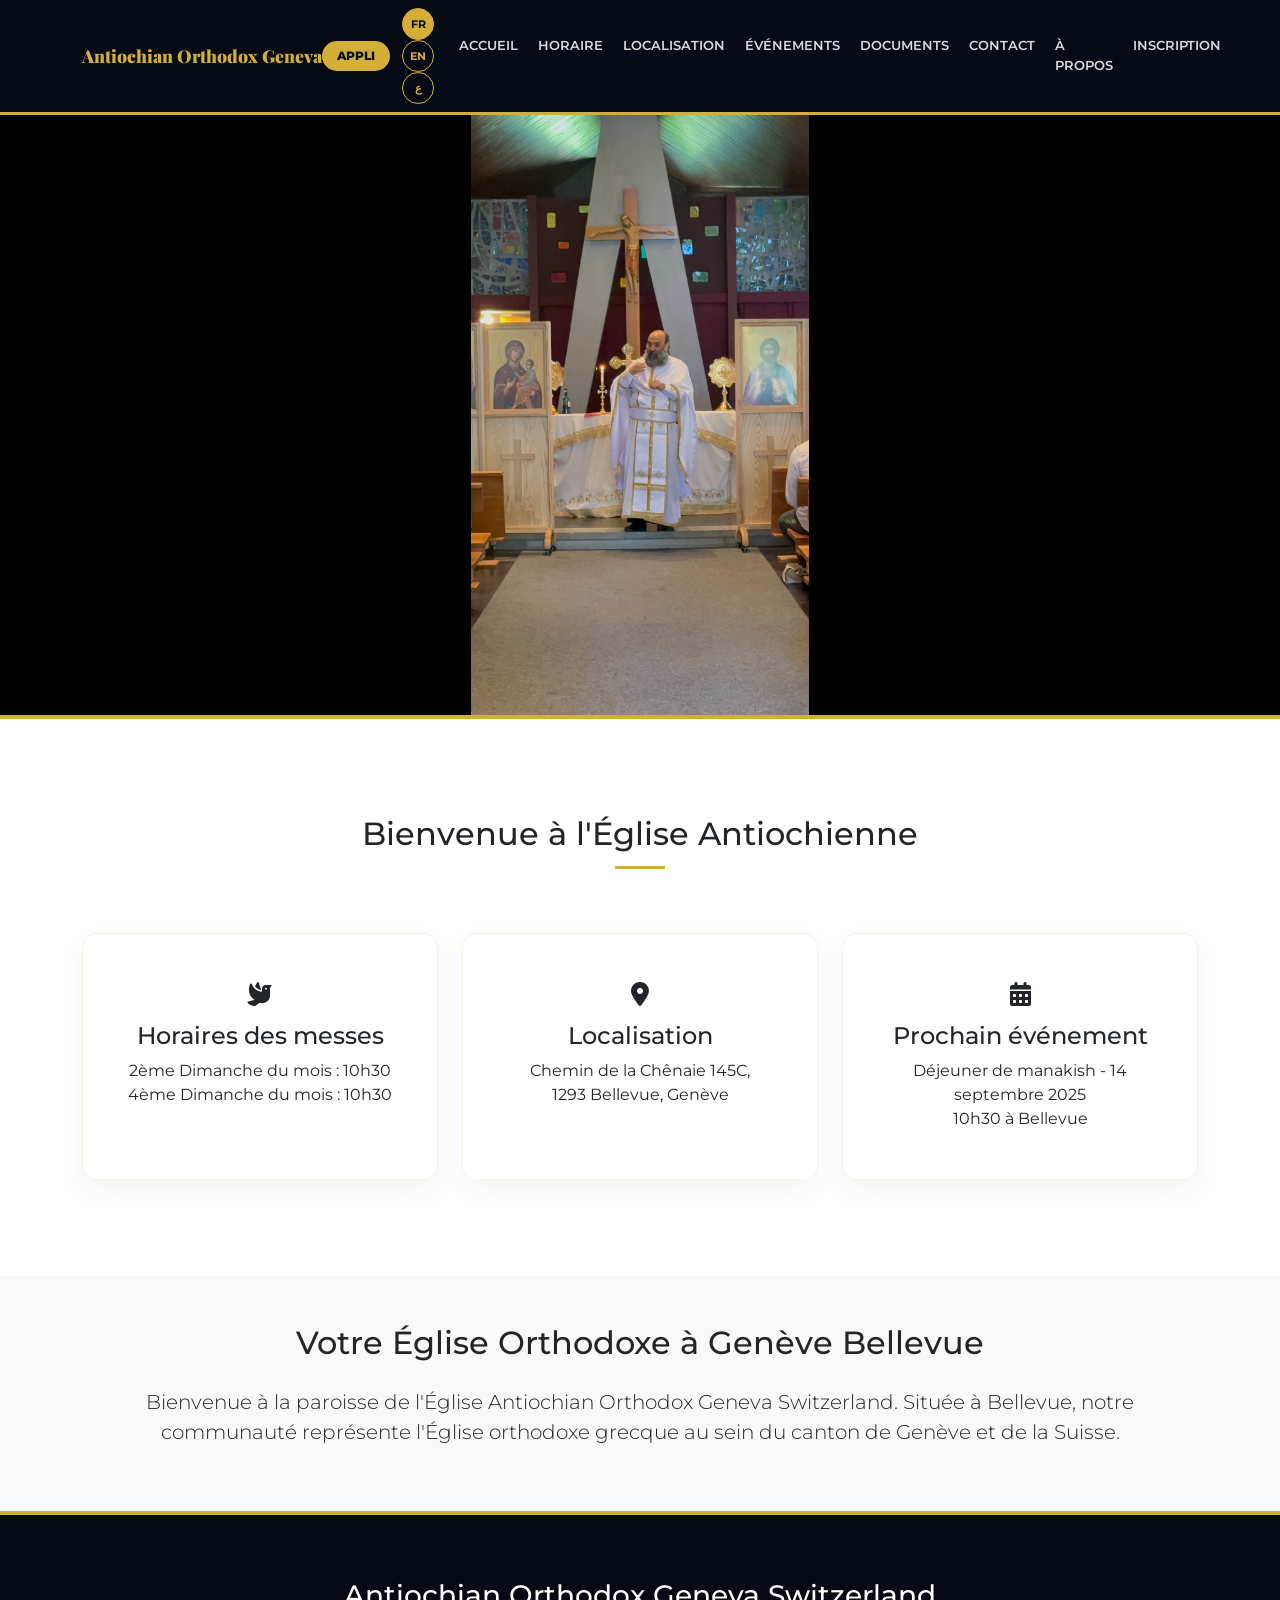
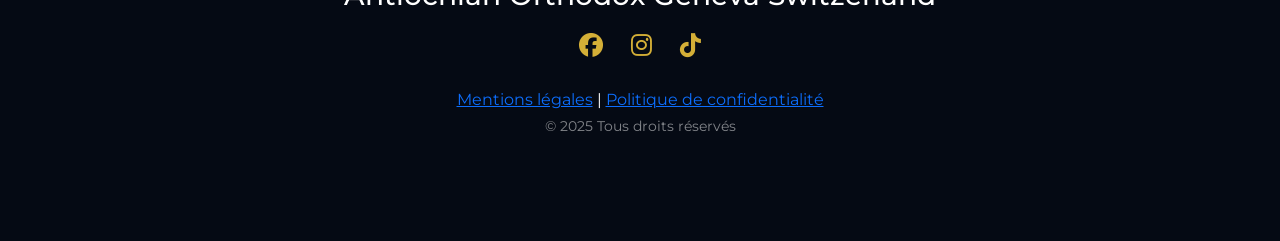
==== index.html @ 58ada9dd "feat: Implement PWA installation popup and localization updates - Added a PWA installation popup to " ====
<!DOCTYPE html>
<html lang="fr">
<head>
    <meta charset="UTF-8">
    <meta name="viewport" content="width=device-width, initial-scale=1.0">
    <title data-i18n="seo-title">Église Orthodoxe Genève & Bellevue | Antiochian Orthodox Church</title>
    <meta name="description" content="Messes et événements de l'Église Antiochian Orthodox à Genève (Bellevue). Communauté orthodoxe grecque en Suisse.">
    <link href="https://cdn.jsdelivr.net/npm/bootstrap@5.3.2/dist/css/bootstrap.min.css" rel="stylesheet">
    <link rel="stylesheet" href="https://cdnjs.cloudflare.com/ajax/libs/font-awesome/6.4.2/css/all.min.css">
    <link rel="stylesheet" href="style.css">
    <link rel="manifest" href="manifest.json">
    <meta name="apple-mobile-web-app-capable" content="yes">
    <meta name="apple-mobile-web-app-status-bar-style" content="black-translucent">
    <meta name="apple-mobile-web-app-title" content="Antioch GVA">
    <link rel="apple-touch-icon" href="logo.png">
</head>
<body>
    <div id="installPopup" class="install-popup">
        <div class="popup-content">
            <span class="popup-close" id="closePopup">&times;</span>
            <img src="logo.png" alt="Logo" class="popup-icon">
            <h2 class="popup-title" data-i18n="popup-title">Installer l'application</h2>
            <p class="popup-text" data-i18n="popup-text">Installez l'appli sur votre écran d'accueil...</p>
            <button class="btn-install-now" id="startInstall" data-i18n="popup-btn">Installer maintenant</button>
        </div>
    </div>
    <nav class="navbar navbar-expand-lg navbar-dark sticky-top">
        <div class="container">
            <a class="navbar-brand" href="index.html" data-i18n="nav-brand">Antiochian Orthodox <span class="d-none d-sm-inline">Geneva</span></a>
            <div class="nav-controls">
                <button id="btnInstall" class="btn-install-app" data-i18n="install-btn">Appli</button>
                <div class="lang-switcher">
                    <button class="lang-btn active-lang" id="btn-fr" onclick="setLang('fr')">FR</button>
                    <button class="lang-btn" id="btn-en" onclick="setLang('en')">EN</button>
                    <button class="lang-btn" id="btn-ar" onclick="setLang('ar')">ع</button>
                </div>
            </div>
            <button class="navbar-toggler" type="button" data-bs-toggle="collapse" data-bs-target="#navbarMenu">
                <span class="navbar-toggler-icon"></span>
            </button>
            <div class="collapse navbar-collapse" id="navbarMenu">
                <ul class="navbar-nav ms-auto">
                    <li class="nav-item"><a class="nav-link" href="index.html" data-i18n="nav-home">Accueil</a></li>
                    <li class="nav-item"><a class="nav-link" href="horaire.html" data-i18n="nav-schedule">Horaire</a></li>
                    <li class="nav-item"><a class="nav-link" href="localisation.html" data-i18n="nav-location">Localisation</a></li>
                    <li class="nav-item"><a class="nav-link" href="evenement.html" data-i18n="nav-events">Événements</a></li>
                    <li class="nav-item"><a class="nav-link" href="documents.php" data-i18n="nav-docs">Documents</a></li>
                    <li class="nav-item"><a class="nav-link" href="contact.html" data-i18n="nav-contact">Contact</a></li>
                    <li class="nav-item"><a class="nav-link" href="apropos.html" data-i18n="nav-about">À propos</a></li>
                    <li class="nav-item"><a class="nav-link" href="InscrivezVous.html" data-i18n="nav-register">Inscription</a></li>
                </ul>
            </div>
        </div>
    </nav>

    <main>
        <div id="carouselChurch" class="carousel slide" data-bs-ride="carousel">
            <div class="carousel-inner">
                <div class="carousel-item active"><img src="IMG_7211.JPG" class="d-block w-100" alt="messe"></div>
                <div class="carousel-item"><img src="IMG_7225.PNG" class="d-block w-100" alt="eglise"></div>
                <div class="carousel-item"><img src="IMG_7226.PNG" class="d-block w-100" alt="interieur"></div>
                <div class="carousel-item"><img src="Resurrection.jpg" class="d-block w-100" alt="icone"></div>
            </div>
        </div>

        <div class="container my-5 py-5">
            <h2 class="text-center section-title" data-i18n="welcome-title">Bienvenue à l'Église Antiochienne</h2>
            <div class="row g-4 text-center">
                <div class="col-12 col-md-4">
                    <div class="info-card">
                        <h4><i class="fas fa-dove mb-3 d-block"></i> <span data-i18n="card-schedule-title">Horaires des messes</span></h4>
                        <p class="mb-0" data-i18n="card-schedule-text">2ème Dimanche du mois : 10h30<br>4ème Dimanche du mois : 10h30</p>
                    </div>
                </div>
                <div class="col-12 col-md-4">
                    <div class="info-card">
                        <h4><i class="fas fa-map-marker-alt mb-3 d-block"></i> <span data-i18n="card-location-title">Localisation</span></h4>
                        <p class="mb-0" data-i18n="card-location-text">Chemin de la Chênaie 145C,<br>1293 Bellevue, Genève</p>
                    </div>
                </div>
                <div class="col-12 col-md-4">
                    <div class="info-card">
                        <h4><i class="fas fa-calendar-alt mb-3 d-block"></i> <span data-i18n="card-event-title">Prochain événement</span></h4>
                        <p class="mb-0" data-i18n="card-event-text">Déjeuner de manakish - 14 septembre 2025<br>10h30 à Bellevue</p>
                    </div>
                </div>
            </div>
        </div>

        <div class="bg-light py-5">
            <div class="container text-center">
                <h2 class="mb-4" data-i18n="seo-title">Votre Église Orthodoxe à Genève Bellevue</h2>
                <p class="lead" data-i18n="seo-p1">Bienvenue à la paroisse de l'Église Antiochian Orthodox Geneva Switzerland. Située à Bellevue, notre communauté représente l'Église orthodoxe grecque au sein du canton de Genève et de la Suisse.</p>
            </div>
        </div>
    </main>

    <footer class="text-center">
        <div class="container">
            <div class="row">
                <div class="col-12 mb-4">
                    <h3 class="text-white mb-3" data-i18n="footer-title">Antiochian Orthodox Geneva Switzerland</h3>
                    <div class="social-icons">
                        <a href="https://m.facebook.com/share/p/16q4RCaz4V/?mibextid=wwXIfr&wtsid=rdr_0NXitAsiyx5FxvxpR" target="_blank"><i class="fab fa-facebook"></i></a>
                        <a href="https://www.instagram.com/antioch_geneve?igsh=ZjM0MW9qY2VpeDNh" target="_blank"><i class="fab fa-instagram"></i></a>
                        <a href="https://www.tiktok.com/@user1045672728666" target="_blank"><i class="fab fa-tiktok"></i></a>
                    </div>
                </div>
                <div class="col-12 mb-4">
                    <p class="mb-1">
                        <a href="mentions-legales.html" data-i18n="footer-legal">Mentions légales</a> | 
                        <a href="politique-confidentialite.html" data-i18n="footer-privacy">Politique de confidentialité</a>
                    </p>
                    <p class="small text-white-50" data-i18n="footer-copyright">&copy; 2025 Tous droits réservés</p>
                </div>
            </div>
        </div>
    </footer>

    <script src="https://cdn.jsdelivr.net/npm/bootstrap@5.3.2/dist/js/bootstrap.bundle.min.js"></script>
    <script src="script.js"></script>
</body>
</html>
---- style.css ----
@import url('https://fonts.googleapis.com/css2?family=Montserrat:wght@300;400;700;900&family=Playfair+Display:wght@400;700;900&display=swap');

:root {
    --primary-color: #050a14;
    --gold-color: #D4AF37;
    --gold-bright: #FFD700;
    --ivory-bg: #fdfaf5;
    --text-dark: #1a1a1a;
    --transition-3d: all 0.2s ease;
}

/* ===== Curseur Royal ===== */
body, a, button, .nav-link, .btn {
    cursor: url('data:image/svg+xml;utf8,<svg xmlns="http://www.w3.org/2000/svg" width="20" height="20" viewBox="0 0 24 24" fill="%23D4AF37"><path d="M11 2h2v7h7v2h-7v11h-2v-11h-7v-2h7V2z"/></svg>'), auto !important;
}

body {
    background-color: #ffffff;
    font-family: 'Montserrat', sans-serif;
    margin: 0; padding: 0;
}

/* ===== Navigation de Luxe (Fixe et Stable) ===== */
.navbar {
    background: var(--primary-color) !important;
    border-bottom: 3px solid var(--gold-color);
    padding: 0.5rem 0;
    min-height: 85px;
    z-index: 1000;
}

.navbar .container {
    display: flex;
    align-items: center;
    justify-content: space-between;
}

.navbar-brand {
    color: var(--gold-color) !important;
    font-family: 'Playfair Display', serif;
    font-weight: 900;
    font-size: 1.1rem;
    margin: 0;
    line-height: 1.2;
    max-width: 50%;
}

/* Contrôles (Langue & Installation) toujours visibles */
.nav-controls {
    display: flex;
    align-items: center;
    gap: 12px;
    order: 2;
    margin-left: auto;
    margin-right: 15px;
}

.lang-btn {
    background: transparent;
    border: 1.5px solid var(--gold-color);
    color: var(--gold-color) !important;
    border-radius: 50%;
    width: 32px; height: 32px;
    font-size: 0.7rem; font-weight: 700;
    display: flex; align-items: center; justify-content: center;
    transition: all 0.2s ease;
    cursor: pointer;
}

.lang-btn.active-lang {
    background: var(--gold-color);
    color: var(--primary-color) !important;
}

/* ===== Pop-up d'Installation PWA ===== */
.install-popup {
    display: none;
    position: fixed;
    top: 0; left: 0; width: 100%; height: 100%;
    background: rgba(5, 10, 20, 0.85);
    backdrop-filter: blur(8px);
    z-index: 2000;
    align-items: center;
    justify-content: center;
    padding: 20px;
}

.popup-content {
    background: white;
    width: 100%;
    max-width: 450px;
    border-radius: 25px;
    padding: 2.5rem;
    position: relative;
    text-align: center;
    box-shadow: 0 30px 60px rgba(0,0,0,0.5);
    animation: popupFade 0.4s ease;
}

@keyframes popupFade { from { opacity: 0; transform: scale(0.9); } to { opacity: 1; transform: scale(1); } }

.popup-close {
    position: absolute;
    top: 20px; right: 20px;
    font-size: 1.5rem;
    color: #ccc;
    cursor: pointer;
    transition: 0.2s;
}

.popup-close:hover { color: var(--gold-color); }

.popup-icon {
    width: 80px; height: 80px;
    border-radius: 20px;
    margin-bottom: 1.5rem;
    box-shadow: 0 10px 20px rgba(0,0,0,0.1);
}

.popup-title { font-family: 'Playfair Display', serif; font-weight: 800; margin-bottom: 1rem; color: var(--primary-color); }

.popup-text { font-size: 0.95rem; color: #555; line-height: 1.6; margin-bottom: 2rem; }

.btn-install-now {
    background: var(--primary-color);
    color: var(--gold-color);
    border: none;
    border-radius: 50px;
    padding: 1rem 2rem;
    font-weight: 800;
    text-transform: uppercase;
    width: 100%;
    transition: 0.3s;
}

.btn-install-now:hover { background: var(--gold-color); color: var(--primary-color); transform: translateY(-3px); }

/* Menu Uniforme */
.btn-install-app {
    background: var(--gold-color) !important;
    color: var(--primary-color) !important;
    border: none;
    border-radius: 50px;
    padding: 6px 15px;
    font-size: 0.75rem;
    font-weight: 800;
    text-transform: uppercase;
    display: block !important; /* Toujours visible comme demandé */
}

.navbar-toggler { order: 3; border-color: rgba(212, 175, 55, 0.5) !important; }

.navbar-collapse {
    order: 4;
    width: 100%;
}

.nav-link {
    color: rgba(255,255,255,0.85) !important;
    font-size: 0.82rem;
    font-weight: 600;
    text-transform: uppercase;
    padding: 12px 10px !important;
    transition: 0.2s;
}

.nav-link.active { color: var(--gold-color) !important; }

/* ===== Carrousel (Restauré EXACTEMENT comme avant) ===== */
.carousel {
    background: #000;
    border-bottom: 4px solid var(--gold-color);
}

.carousel-item img {
    height: 600px;
    object-fit: contain;
    width: 100%;
    background: #000;
}

@media (max-width: 768px) {
    .carousel-item img { height: 350px; }
    .navbar-brand { font-size: 0.9rem; }
}

/* ===== Info Cards 3D Léger ===== */
.info-card {
    background: #fff;
    border-radius: 15px;
    padding: 3rem 2rem;
    border: 1px solid rgba(212, 175, 55, 0.15);
    transition: var(--transition-3d);
    height: 100%;
    transform-style: preserve-3d;
    box-shadow: 0 10px 30px rgba(0,0,0,0.05);
}

.info-card:hover { transform: translateY(-5px) rotateX(4deg) rotateY(-4deg); border-color: var(--gold-color); }

/* Formulaires Inscription / Contact */
.registration-container, .bg-white.p-4.p-md-5.rounded.shadow-sm.border {
    background: var(--ivory-bg) !important;
    border: 1px solid rgba(212, 175, 55, 0.2) !important;
    border-radius: 20px !important;
}

.section-title { text-align: center; margin-bottom: 4rem; position: relative; padding-bottom: 1rem; }
.section-title::after { content: ''; position: absolute; bottom: 0; left: 50%; transform: translateX(-50%); width: 50px; height: 3px; background: var(--gold-color); }

footer { background: var(--primary-color) !important; border-top: 4px solid var(--gold-color); padding: 4rem 0; color: white; }
.social-icons a { font-size: 1.5rem; margin: 0 12px; color: var(--gold-color) !important; }
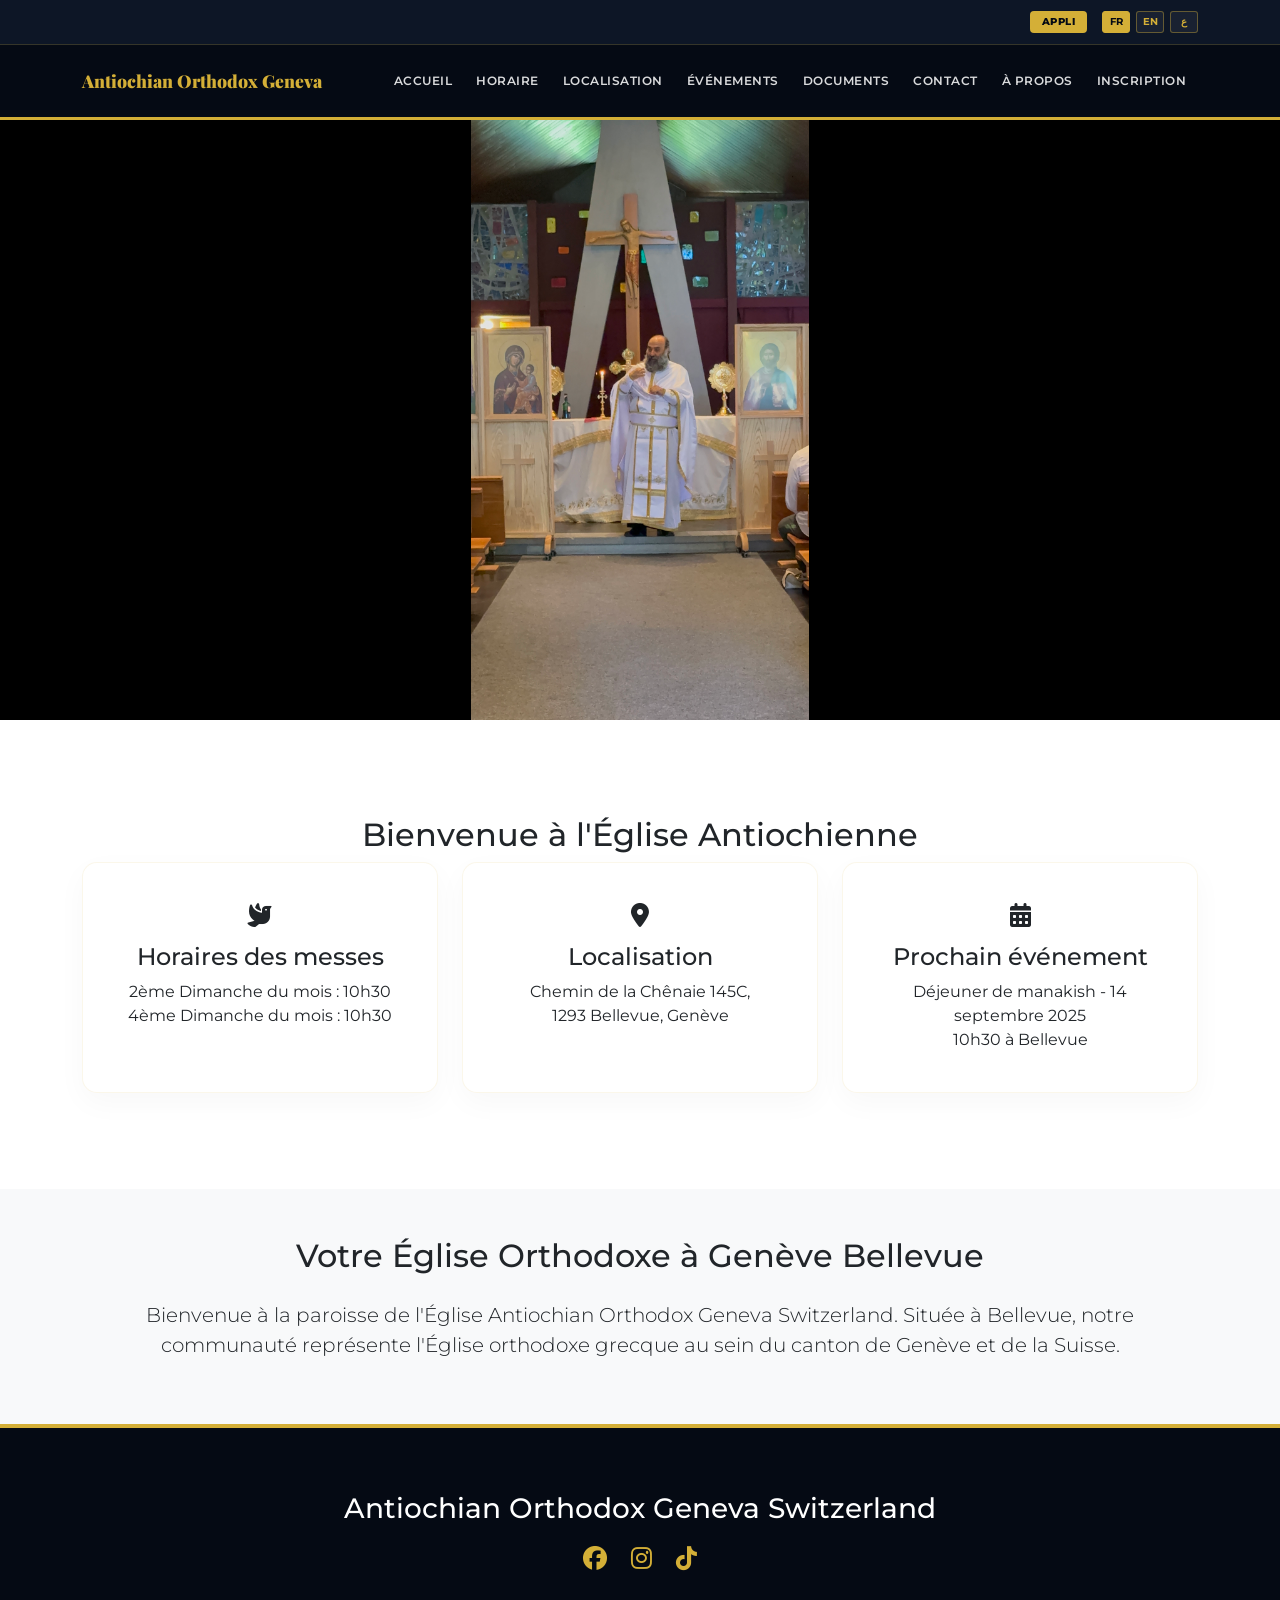
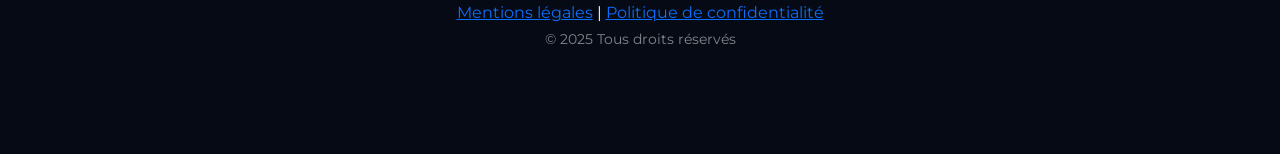
==== commit 276f5db8: "fix: Update service worker cache version and improve fetch strategy; enhance installation popup text" ====
--- a/index.html
+++ b/index.html
@@ -15,6 +15,16 @@
     <link rel="apple-touch-icon" href="logo.png">
 </head>
 <body>
+    <div class="utility-bar">
+        <div class="container">
+            <button id="btnInstall" class="btn-install-app" data-i18n="install-btn">Appli</button>
+            <div class="lang-switcher">
+                <button class="lang-btn active-lang" id="btn-fr" onclick="setLang('fr')">FR</button>
+                <button class="lang-btn" id="btn-en" onclick="setLang('en')">EN</button>
+                <button class="lang-btn" id="btn-ar" onclick="setLang('ar')">ع</button>
+            </div>
+        </div>
+    </div>
     <div id="installPopup" class="install-popup">
         <div class="popup-content">
             <span class="popup-close" id="closePopup">&times;</span>
@@ -27,14 +37,6 @@
     <nav class="navbar navbar-expand-lg navbar-dark sticky-top">
         <div class="container">
             <a class="navbar-brand" href="index.html" data-i18n="nav-brand">Antiochian Orthodox <span class="d-none d-sm-inline">Geneva</span></a>
-            <div class="nav-controls">
-                <button id="btnInstall" class="btn-install-app" data-i18n="install-btn">Appli</button>
-                <div class="lang-switcher">
-                    <button class="lang-btn active-lang" id="btn-fr" onclick="setLang('fr')">FR</button>
-                    <button class="lang-btn" id="btn-en" onclick="setLang('en')">EN</button>
-                    <button class="lang-btn" id="btn-ar" onclick="setLang('ar')">ع</button>
-                </div>
-            </div>
             <button class="navbar-toggler" type="button" data-bs-toggle="collapse" data-bs-target="#navbarMenu">
                 <span class="navbar-toggler-icon"></span>
             </button>
--- a/style.css
+++ b/style.css
@@ -2,10 +2,10 @@
 
 :root {
     --primary-color: #050a14;
+    --primary-light: #0d1626;
     --gold-color: #D4AF37;
     --gold-bright: #FFD700;
     --ivory-bg: #fdfaf5;
-    --text-dark: #1a1a1a;
     --transition-3d: all 0.2s ease;
 }
 
@@ -14,25 +14,63 @@
     cursor: url('data:image/svg+xml;utf8,<svg xmlns="http://www.w3.org/2000/svg" width="20" height="20" viewBox="0 0 24 24" fill="%23D4AF37"><path d="M11 2h2v7h7v2h-7v11h-2v-11h-7v-2h7V2z"/></svg>'), auto !important;
 }
 
-body {
-    background-color: #ffffff;
-    font-family: 'Montserrat', sans-serif;
-    margin: 0; padding: 0;
+body { background-color: #ffffff; font-family: 'Montserrat', sans-serif; margin: 0; padding: 0; }
+
+/* ===== BARRE D'UTILITAIRES (TOP BAR) - TOUJOURS PRÉSENTE ===== */
+.utility-bar {
+    background: var(--primary-light);
+    border-bottom: 1px solid rgba(212, 175, 55, 0.2);
+    padding: 8px 0;
+    min-height: 45px;
+    display: flex;
+    align-items: center;
 }
 
-/* ===== Navigation de Luxe (Fixe et Stable) ===== */
+.utility-bar .container {
+    display: flex;
+    justify-content: flex-end;
+    align-items: center;
+    gap: 15px;
+}
+
+.btn-install-app {
+    background: var(--gold-color);
+    color: var(--primary-color) !important;
+    border: none;
+    border-radius: 4px;
+    padding: 3px 12px;
+    font-size: 0.65rem;
+    font-weight: 800;
+    text-transform: uppercase;
+    letter-spacing: 0.5px;
+    transition: 0.3s;
+    text-decoration: none;
+}
+
+.btn-install-app:hover { background: white; transform: translateY(-1px); }
+
+.lang-switcher { display: flex; gap: 6px; }
+
+.lang-btn {
+    background: rgba(255,255,255,0.05);
+    border: 1px solid rgba(212, 175, 55, 0.4);
+    color: var(--gold-color) !important;
+    border-radius: 3px;
+    width: 28px; height: 22px;
+    font-size: 0.6rem; font-weight: 700;
+    display: flex; align-items: center; justify-content: center;
+    transition: 0.2s;
+    cursor: pointer;
+}
+
+.lang-btn.active-lang { background: var(--gold-color); color: var(--primary-color) !important; border-color: var(--gold-color); }
+
+/* ===== MENU DE NAVIGATION PRINCIPAL ===== */
 .navbar {
     background: var(--primary-color) !important;
     border-bottom: 3px solid var(--gold-color);
-    padding: 0.5rem 0;
-    min-height: 85px;
-    z-index: 1000;
-}
-
-.navbar .container {
-    display: flex;
-    align-items: center;
-    justify-content: space-between;
+    min-height: 75px;
+    padding: 0;
 }
 
 .navbar-brand {
@@ -40,46 +78,27 @@
     font-family: 'Playfair Display', serif;
     font-weight: 900;
     font-size: 1.1rem;
-    margin: 0;
-    line-height: 1.2;
-    max-width: 50%;
 }
 
-/* Contrôles (Langue & Installation) toujours visibles */
-.nav-controls {
-    display: flex;
-    align-items: center;
-    gap: 12px;
-    order: 2;
-    margin-left: auto;
-    margin-right: 15px;
+.nav-link {
+    color: rgba(255,255,255,0.85) !important;
+    font-size: 0.75rem;
+    font-weight: 600;
+    text-transform: uppercase;
+    padding: 10px 12px !important;
+    letter-spacing: 0.5px;
 }
 
-.lang-btn {
-    background: transparent;
-    border: 1.5px solid var(--gold-color);
-    color: var(--gold-color) !important;
-    border-radius: 50%;
-    width: 32px; height: 32px;
-    font-size: 0.7rem; font-weight: 700;
-    display: flex; align-items: center; justify-content: center;
-    transition: all 0.2s ease;
-    cursor: pointer;
-}
-
-.lang-btn.active-lang {
-    background: var(--gold-color);
-    color: var(--primary-color) !important;
-}
+.nav-link.active { color: var(--gold-color) !important; }
 
 /* ===== Pop-up d'Installation PWA ===== */
 .install-popup {
     display: none;
     position: fixed;
     top: 0; left: 0; width: 100%; height: 100%;
-    background: rgba(5, 10, 20, 0.85);
-    backdrop-filter: blur(8px);
-    z-index: 2000;
+    background: rgba(5, 10, 20, 0.9);
+    backdrop-filter: blur(10px);
+    z-index: 9999;
     align-items: center;
     justify-content: center;
     padding: 20px;
@@ -87,126 +106,32 @@
 
 .popup-content {
     background: white;
-    width: 100%;
-    max-width: 450px;
-    border-radius: 25px;
+    width: 100%; max-width: 400px;
+    border-radius: 20px;
     padding: 2.5rem;
     position: relative;
     text-align: center;
     box-shadow: 0 30px 60px rgba(0,0,0,0.5);
-    animation: popupFade 0.4s ease;
 }
 
-@keyframes popupFade { from { opacity: 0; transform: scale(0.9); } to { opacity: 1; transform: scale(1); } }
-
-.popup-close {
-    position: absolute;
-    top: 20px; right: 20px;
-    font-size: 1.5rem;
-    color: #ccc;
-    cursor: pointer;
-    transition: 0.2s;
+.popup-close { position: absolute; top: 15px; right: 15px; font-size: 1.5rem; color: #ccc; cursor: pointer; }
+.popup-icon { width: 70px; height: 70px; border-radius: 15px; margin-bottom: 1.5rem; }
+.popup-title { font-family: 'Playfair Display', serif; font-weight: 800; color: var(--primary-color); margin-bottom: 1rem; }
+.popup-text { font-size: 0.85rem; color: #555; line-height: 1.6; margin-bottom: 2rem; }
+.btn-install-now {
+    background: var(--primary-color); color: var(--gold-color); border: none; border-radius: 50px;
+    padding: 0.8rem 2rem; font-weight: 800; text-transform: uppercase; width: 100%; transition: 0.3s;
 }
 
-.popup-close:hover { color: var(--gold-color); }
-
-.popup-icon {
-    width: 80px; height: 80px;
-    border-radius: 20px;
-    margin-bottom: 1.5rem;
-    box-shadow: 0 10px 20px rgba(0,0,0,0.1);
+@media (max-width: 991px) {
+    .utility-bar .container { justify-content: center; gap: 20px; }
+    .navbar-brand { font-size: 0.95rem; }
+    .navbar-collapse { background: var(--primary-color); padding: 20px; margin-top: 10px; border-radius: 10px; }
 }
 
-.popup-title { font-family: 'Playfair Display', serif; font-weight: 800; margin-bottom: 1rem; color: var(--primary-color); }
-
-.popup-text { font-size: 0.95rem; color: #555; line-height: 1.6; margin-bottom: 2rem; }
-
-.btn-install-now {
-    background: var(--primary-color);
-    color: var(--gold-color);
-    border: none;
-    border-radius: 50px;
-    padding: 1rem 2rem;
-    font-weight: 800;
-    text-transform: uppercase;
-    width: 100%;
-    transition: 0.3s;
-}
-
-.btn-install-now:hover { background: var(--gold-color); color: var(--primary-color); transform: translateY(-3px); }
-
-/* Menu Uniforme */
-.btn-install-app {
-    background: var(--gold-color) !important;
-    color: var(--primary-color) !important;
-    border: none;
-    border-radius: 50px;
-    padding: 6px 15px;
-    font-size: 0.75rem;
-    font-weight: 800;
-    text-transform: uppercase;
-    display: block !important; /* Toujours visible comme demandé */
-}
-
-.navbar-toggler { order: 3; border-color: rgba(212, 175, 55, 0.5) !important; }
-
-.navbar-collapse {
-    order: 4;
-    width: 100%;
-}
-
-.nav-link {
-    color: rgba(255,255,255,0.85) !important;
-    font-size: 0.82rem;
-    font-weight: 600;
-    text-transform: uppercase;
-    padding: 12px 10px !important;
-    transition: 0.2s;
-}
-
-.nav-link.active { color: var(--gold-color) !important; }
-
-/* ===== Carrousel (Restauré EXACTEMENT comme avant) ===== */
-.carousel {
-    background: #000;
-    border-bottom: 4px solid var(--gold-color);
-}
-
-.carousel-item img {
-    height: 600px;
-    object-fit: contain;
-    width: 100%;
-    background: #000;
-}
-
-@media (max-width: 768px) {
-    .carousel-item img { height: 350px; }
-    .navbar-brand { font-size: 0.9rem; }
-}
-
-/* ===== Info Cards 3D Léger ===== */
-.info-card {
-    background: #fff;
-    border-radius: 15px;
-    padding: 3rem 2rem;
-    border: 1px solid rgba(212, 175, 55, 0.15);
-    transition: var(--transition-3d);
-    height: 100%;
-    transform-style: preserve-3d;
-    box-shadow: 0 10px 30px rgba(0,0,0,0.05);
-}
-
-.info-card:hover { transform: translateY(-5px) rotateX(4deg) rotateY(-4deg); border-color: var(--gold-color); }
-
-/* Formulaires Inscription / Contact */
-.registration-container, .bg-white.p-4.p-md-5.rounded.shadow-sm.border {
-    background: var(--ivory-bg) !important;
-    border: 1px solid rgba(212, 175, 55, 0.2) !important;
-    border-radius: 20px !important;
-}
-
-.section-title { text-align: center; margin-bottom: 4rem; position: relative; padding-bottom: 1rem; }
-.section-title::after { content: ''; position: absolute; bottom: 0; left: 50%; transform: translateX(-50%); width: 50px; height: 3px; background: var(--gold-color); }
-
-footer { background: var(--primary-color) !important; border-top: 4px solid var(--gold-color); padding: 4rem 0; color: white; }
-.social-icons a { font-size: 1.5rem; margin: 0 12px; color: var(--gold-color) !important; }
+/* Autres styles */
+.info-card { background: #fff; border-radius: 15px; padding: 2.5rem 1.5rem; border: 1px solid rgba(212, 175, 55, 0.1); height: 100%; box-shadow: 0 10px 30px rgba(0,0,0,0.03); }
+.carousel-item img { height: 600px; object-fit: contain; background: #000; }
+@media (max-width: 768px) { .carousel-item img { height: 350px; } }
+footer { background: var(--primary-color) !important; padding: 4rem 0; border-top: 4px solid var(--gold-color); color: white; }
+.social-icons a { font-size: 1.5rem; margin: 0 10px; color: var(--gold-color) !important; }
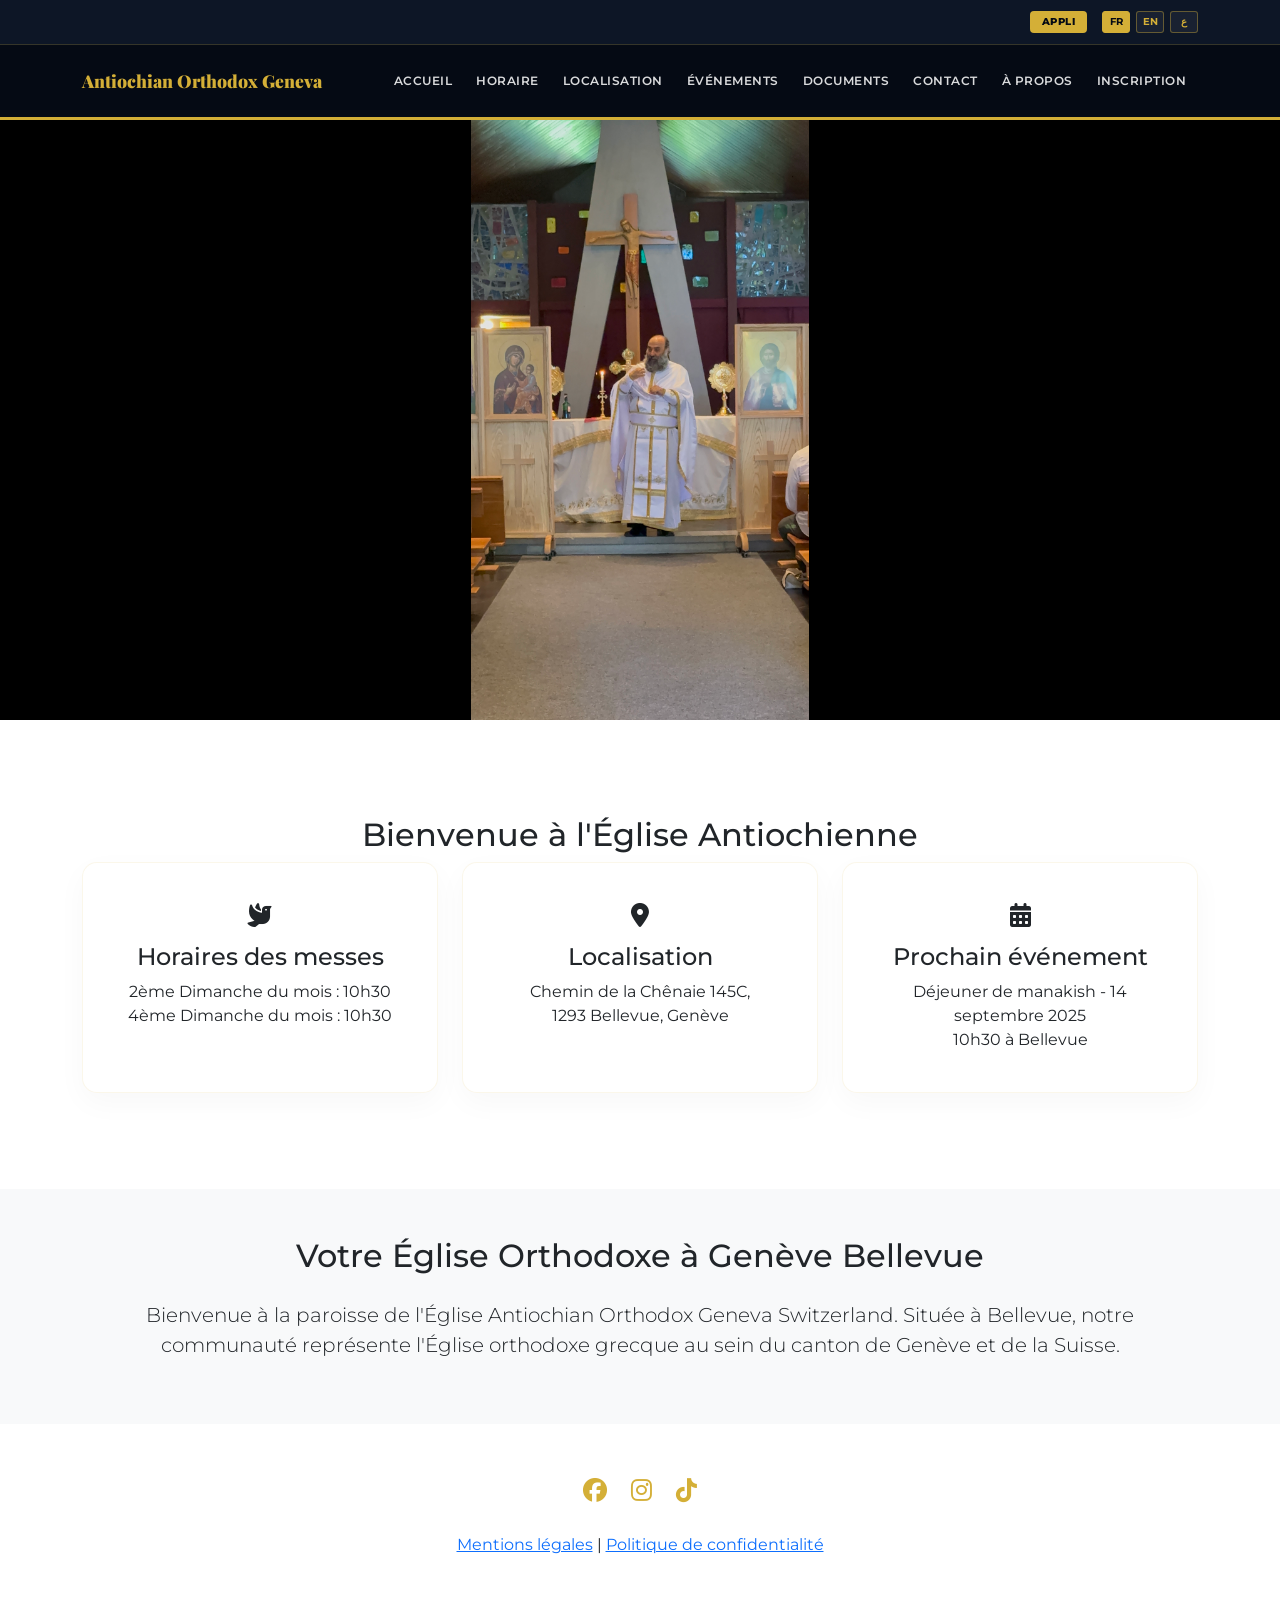
==== commit 47e195c9: "feat: Add bottom navigation bar for improved accessibility and navigation; implement styles for PWA " ====
--- a/index.html
+++ b/index.html
@@ -119,6 +119,29 @@
         </div>
     </footer>
 
+    <nav class="app-bottom-nav">
+        <a href="index.html" class="tab-item">
+            <i class="fas fa-home"></i>
+            <span data-i18n="nav-home">Accueil</span>
+        </a>
+        <a href="horaire.html" class="tab-item">
+            <i class="fas fa-clock"></i>
+            <span data-i18n="nav-schedule">Horaire</span>
+        </a>
+        <a href="localisation.html" class="tab-item">
+            <i class="fas fa-map-marker-alt"></i>
+            <span data-i18n="nav-location">Lieu</span>
+        </a>
+        <a href="contact.html" class="tab-item">
+            <i class="fas fa-envelope"></i>
+            <span data-i18n="nav-contact">Contact</span>
+        </a>
+        <a href="InscrivezVous.html" class="tab-item">
+            <i class="fas fa-user-plus"></i>
+            <span data-i18n="nav-register">Adhésion</span>
+        </a>
+    </nav>
+
     <script src="https://cdn.jsdelivr.net/npm/bootstrap@5.3.2/dist/js/bootstrap.bundle.min.js"></script>
     <script src="script.js"></script>
 </body>
--- a/style.css
+++ b/style.css
@@ -133,5 +133,71 @@
 .info-card { background: #fff; border-radius: 15px; padding: 2.5rem 1.5rem; border: 1px solid rgba(212, 175, 55, 0.1); height: 100%; box-shadow: 0 10px 30px rgba(0,0,0,0.03); }
 .carousel-item img { height: 600px; object-fit: contain; background: #000; }
 @media (max-width: 768px) { .carousel-item img { height: 350px; } }
-footer { background: var(--primary-color) !important; padding: 4rem 0; border-top: 4px solid var(--gold-color); color: white; }
+/* ===== MODE APPLICATION NATIVE (PWA ONLY) ===== */
+.app-bottom-nav {
+    display: none; /* Caché sur le site web */
+}
+
+@media (display-mode: standalone), (display-mode: fullscreen) {
+    /* Cacher les éléments du site web */
+    .utility-bar { display: none !important; }
+    .navbar-toggler { display: none !important; }
+    
+    /* Transformer la navbar du haut en Header d'Appli */
+    .navbar {
+        min-height: 60px !important;
+        height: 60px !important;
+        position: fixed;
+        top: 0; width: 100%;
+        justify-content: center;
+    }
+    
+    .navbar-brand {
+        margin: 0 auto !important;
+        font-size: 1rem !important;
+        text-align: center;
+    }
+    
+    .navbar-nav { display: none !important; } /* On cache le menu du haut */
+
+    /* Espacement pour le contenu */
+    body {
+        padding-top: 60px;
+        padding-bottom: 80px; /* Espace pour la barre du bas */
+    }
+
+    /* Afficher la barre de navigation basse (Tab Bar) */
+    .app-bottom-nav {
+        display: flex;
+        position: fixed;
+        bottom: 0; left: 0; width: 100%;
+        background: var(--primary-color);
+        border-top: 2px solid var(--gold-color);
+        height: 70px;
+        z-index: 9999;
+        justify-content: space-around;
+        align-items: center;
+        padding-bottom: env(safe-area-inset-bottom); /* Support iPhone notch */
+        box-shadow: 0 -5px 20px rgba(0,0,0,0.3);
+    }
+
+    .tab-item {
+        color: rgba(255,255,255,0.6);
+        text-decoration: none;
+        display: flex;
+        flex-direction: column;
+        align-items: center;
+        font-size: 0.65rem;
+        font-weight: 700;
+        text-transform: uppercase;
+        gap: 5px;
+        transition: 0.2s;
+    }
+
+    .tab-item i { font-size: 1.3rem; }
+    .tab-item.active { color: var(--gold-color); }
+    
+    /* Optimisation des cartes pour l'appli */
+    .info-card { border-radius: 20px; box-shadow: 0 5px 15px rgba(0,0,0,0.05); }
+}
 .social-icons a { font-size: 1.5rem; margin: 0 10px; color: var(--gold-color) !important; }
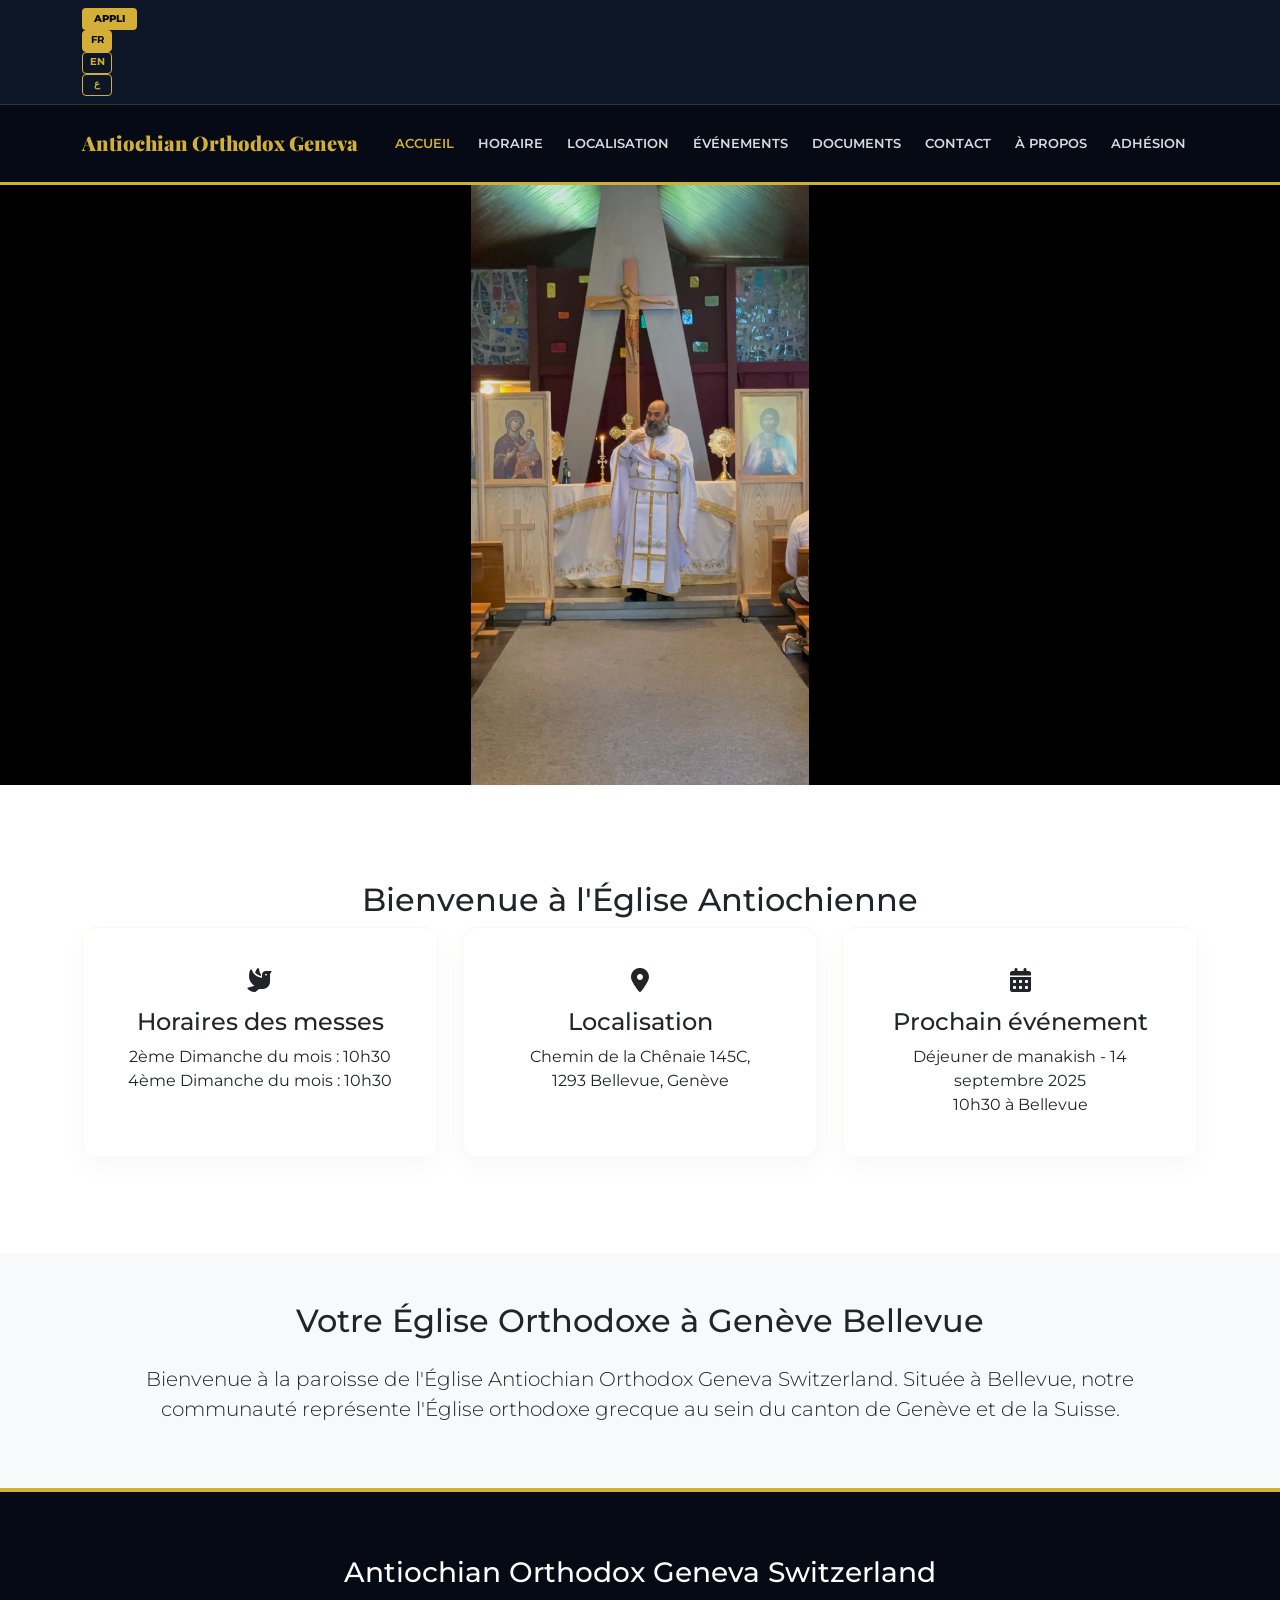
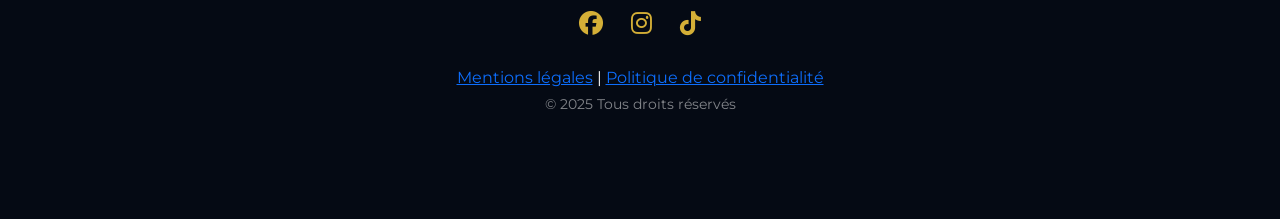
==== commit df5fdf5c: "Remove installation popup from multiple pages and update installation instructions in script.js for " ====
--- a/index.html
+++ b/index.html
@@ -23,15 +23,6 @@
                 <button class="lang-btn" id="btn-en" onclick="setLang('en')">EN</button>
                 <button class="lang-btn" id="btn-ar" onclick="setLang('ar')">ع</button>
             </div>
-        </div>
-    </div>
-    <div id="installPopup" class="install-popup">
-        <div class="popup-content">
-            <span class="popup-close" id="closePopup">&times;</span>
-            <img src="logo.png" alt="Logo" class="popup-icon">
-            <h2 class="popup-title" data-i18n="popup-title">Installer l'application</h2>
-            <p class="popup-text" data-i18n="popup-text">Installez l'appli sur votre écran d'accueil...</p>
-            <button class="btn-install-now" id="startInstall" data-i18n="popup-btn">Installer maintenant</button>
         </div>
     </div>
     <nav class="navbar navbar-expand-lg navbar-dark sticky-top">
--- a/style.css
+++ b/style.css
@@ -6,198 +6,75 @@
     --gold-color: #D4AF37;
     --gold-bright: #FFD700;
     --ivory-bg: #fdfaf5;
+    --app-paper: #f9f7f0; /* Couleur parchemin pour l'appli */
     --transition-3d: all 0.2s ease;
 }
 
-/* ===== Curseur Royal ===== */
-body, a, button, .nav-link, .btn {
-    cursor: url('data:image/svg+xml;utf8,<svg xmlns="http://www.w3.org/2000/svg" width="20" height="20" viewBox="0 0 24 24" fill="%23D4AF37"><path d="M11 2h2v7h7v2h-7v11h-2v-11h-7v-2h7V2z"/></svg>'), auto !important;
-}
+/* ===== STYLE SITE WEB (STANDARD) ===== */
+body { background-color: #ffffff; font-family: 'Montserrat', sans-serif; margin: 0; padding: 0; }
+.utility-bar { background: var(--primary-light); border-bottom: 1px solid rgba(212, 175, 55, 0.2); padding: 8px 0; display: flex; align-items: center; }
+.navbar { background: var(--primary-color) !important; border-bottom: 3px solid var(--gold-color); min-height: 80px; display: flex; align-items: center; }
+.app-bottom-nav { display: none; } /* Invisible sur le web */
 
-body { background-color: #ffffff; font-family: 'Montserrat', sans-serif; margin: 0; padding: 0; }
-
-/* ===== BARRE D'UTILITAIRES (TOP BAR) - TOUJOURS PRÉSENTE ===== */
-.utility-bar {
-    background: var(--primary-light);
-    border-bottom: 1px solid rgba(212, 175, 55, 0.2);
-    padding: 8px 0;
-    min-height: 45px;
-    display: flex;
-    align-items: center;
-}
-
-.utility-bar .container {
-    display: flex;
-    justify-content: flex-end;
-    align-items: center;
-    gap: 15px;
-}
-
-.btn-install-app {
-    background: var(--gold-color);
-    color: var(--primary-color) !important;
-    border: none;
-    border-radius: 4px;
-    padding: 3px 12px;
-    font-size: 0.65rem;
-    font-weight: 800;
-    text-transform: uppercase;
-    letter-spacing: 0.5px;
-    transition: 0.3s;
-    text-decoration: none;
-}
-
-.btn-install-app:hover { background: white; transform: translateY(-1px); }
-
-.lang-switcher { display: flex; gap: 6px; }
-
-.lang-btn {
-    background: rgba(255,255,255,0.05);
-    border: 1px solid rgba(212, 175, 55, 0.4);
-    color: var(--gold-color) !important;
-    border-radius: 3px;
-    width: 28px; height: 22px;
-    font-size: 0.6rem; font-weight: 700;
-    display: flex; align-items: center; justify-content: center;
-    transition: 0.2s;
-    cursor: pointer;
-}
-
-.lang-btn.active-lang { background: var(--gold-color); color: var(--primary-color) !important; border-color: var(--gold-color); }
-
-/* ===== MENU DE NAVIGATION PRINCIPAL ===== */
-.navbar {
-    background: var(--primary-color) !important;
-    border-bottom: 3px solid var(--gold-color);
-    min-height: 75px;
-    padding: 0;
-}
-
-.navbar-brand {
-    color: var(--gold-color) !important;
-    font-family: 'Playfair Display', serif;
-    font-weight: 900;
-    font-size: 1.1rem;
-}
-
-.nav-link {
-    color: rgba(255,255,255,0.85) !important;
-    font-size: 0.75rem;
-    font-weight: 600;
-    text-transform: uppercase;
-    padding: 10px 12px !important;
-    letter-spacing: 0.5px;
-}
-
-.nav-link.active { color: var(--gold-color) !important; }
-
-/* ===== Pop-up d'Installation PWA ===== */
-.install-popup {
-    display: none;
-    position: fixed;
-    top: 0; left: 0; width: 100%; height: 100%;
-    background: rgba(5, 10, 20, 0.9);
-    backdrop-filter: blur(10px);
-    z-index: 9999;
-    align-items: center;
-    justify-content: center;
-    padding: 20px;
-}
-
-.popup-content {
-    background: white;
-    width: 100%; max-width: 400px;
-    border-radius: 20px;
-    padding: 2.5rem;
-    position: relative;
-    text-align: center;
-    box-shadow: 0 30px 60px rgba(0,0,0,0.5);
-}
-
-.popup-close { position: absolute; top: 15px; right: 15px; font-size: 1.5rem; color: #ccc; cursor: pointer; }
-.popup-icon { width: 70px; height: 70px; border-radius: 15px; margin-bottom: 1.5rem; }
-.popup-title { font-family: 'Playfair Display', serif; font-weight: 800; color: var(--primary-color); margin-bottom: 1rem; }
-.popup-text { font-size: 0.85rem; color: #555; line-height: 1.6; margin-bottom: 2rem; }
-.btn-install-now {
-    background: var(--primary-color); color: var(--gold-color); border: none; border-radius: 50px;
-    padding: 0.8rem 2rem; font-weight: 800; text-transform: uppercase; width: 100%; transition: 0.3s;
-}
-
-@media (max-width: 991px) {
-    .utility-bar .container { justify-content: center; gap: 20px; }
-    .navbar-brand { font-size: 0.95rem; }
-    .navbar-collapse { background: var(--primary-color); padding: 20px; margin-top: 10px; border-radius: 10px; }
-}
-
-/* Autres styles */
-.info-card { background: #fff; border-radius: 15px; padding: 2.5rem 1.5rem; border: 1px solid rgba(212, 175, 55, 0.1); height: 100%; box-shadow: 0 10px 30px rgba(0,0,0,0.03); }
-.carousel-item img { height: 600px; object-fit: contain; background: #000; }
-@media (max-width: 768px) { .carousel-item img { height: 350px; } }
-/* ===== MODE APPLICATION NATIVE (PWA ONLY) ===== */
-.app-bottom-nav {
-    display: none; /* Caché sur le site web */
-}
-
+/* ===== SIGNATURE EXCLUSIVE "MODE APPLI" (STANDALONE) ===== */
 @media (display-mode: standalone), (display-mode: fullscreen) {
-    /* Cacher les éléments du site web */
-    .utility-bar { display: none !important; }
-    .navbar-toggler { display: none !important; }
-    
-    /* Transformer la navbar du haut en Header d'Appli */
-    .navbar {
-        min-height: 60px !important;
-        height: 60px !important;
-        position: fixed;
-        top: 0; width: 100%;
-        justify-content: center;
-    }
-    
-    .navbar-brand {
-        margin: 0 auto !important;
-        font-size: 1rem !important;
-        text-align: center;
-    }
-    
-    .navbar-nav { display: none !important; } /* On cache le menu du haut */
-
-    /* Espacement pour le contenu */
     body {
-        padding-top: 60px;
-        padding-bottom: 80px; /* Espace pour la barre du bas */
+        background-color: var(--app-paper) !important; /* Fond parchemin */
+        padding-bottom: 75px !important;
+        padding-top: 60px !important;
     }
 
-    /* Afficher la barre de navigation basse (Tab Bar) */
+    /* Masquer le superflu du Web */
+    .utility-bar, footer, .navbar-toggler, .navbar-nav { display: none !important; }
+
+    /* Header épuré type "App Native" */
+    .navbar {
+        position: fixed !important; top: 0; left: 0; width: 100%;
+        height: 60px !important; min-height: 60px !important;
+        background: var(--primary-color) !important;
+        justify-content: center !important;
+        z-index: 10000;
+    }
+
+    .navbar-brand { font-size: 0.9rem !important; text-align: center; letter-spacing: 1px; margin: 0 !important; }
+
+    /* Barre de Navigation Basse (Tab Bar) Prestigieuse */
     .app-bottom-nav {
-        display: flex;
-        position: fixed;
-        bottom: 0; left: 0; width: 100%;
-        background: var(--primary-color);
-        border-top: 2px solid var(--gold-color);
+        display: flex !important;
+        position: fixed !important; bottom: 0; left: 0; width: 100%;
+        background: var(--primary-color) !important;
+        border-top: 2px solid var(--gold-color) !important;
         height: 70px;
-        z-index: 9999;
+        z-index: 10000;
         justify-content: space-around;
         align-items: center;
-        padding-bottom: env(safe-area-inset-bottom); /* Support iPhone notch */
+        padding-bottom: env(safe-area-inset-bottom);
         box-shadow: 0 -5px 20px rgba(0,0,0,0.3);
     }
 
     .tab-item {
-        color: rgba(255,255,255,0.6);
-        text-decoration: none;
-        display: flex;
-        flex-direction: column;
-        align-items: center;
-        font-size: 0.65rem;
-        font-weight: 700;
-        text-transform: uppercase;
-        gap: 5px;
-        transition: 0.2s;
+        color: rgba(255,255,255,0.5) !important;
+        text-decoration: none !important;
+        display: flex; flex-direction: column; align-items: center;
+        gap: 4px; font-size: 0.6rem !important; font-weight: 700; text-transform: uppercase;
     }
 
-    .tab-item i { font-size: 1.3rem; }
-    .tab-item.active { color: var(--gold-color); }
-    
-    /* Optimisation des cartes pour l'appli */
-    .info-card { border-radius: 20px; box-shadow: 0 5px 15px rgba(0,0,0,0.05); }
+    .tab-item i { font-size: 1.2rem; }
+    .tab-item.active { color: var(--gold-color) !important; }
 }
-.social-icons a { font-size: 1.5rem; margin: 0 10px; color: var(--gold-color) !important; }
+
+/* Styles communs */
+.navbar-brand { color: var(--gold-color) !important; font-family: 'Playfair Display', serif; font-weight: 900; }
+.nav-link { color: rgba(255,255,255,0.85) !important; font-size: 0.8rem; font-weight: 600; text-transform: uppercase; padding: 10px 12px !important; }
+.nav-link.active { color: var(--gold-color) !important; }
+.lang-btn { background: transparent; border: 1px solid var(--gold-color); color: var(--gold-color) !important; border-radius: 4px; width: 30px; height: 22px; font-size: 0.6rem; font-weight: 700; display: flex; align-items: center; justify-content: center; cursor: pointer; }
+.lang-btn.active-lang { background: var(--gold-color); color: var(--primary-color) !important; }
+.registration-container, .bg-white.p-4.p-md-5.rounded.shadow-sm.border { background: var(--ivory-bg) !important; border-radius: 20px; border: 1px solid rgba(212, 175, 55, 0.2) !important; }
+.btn-gold-action { background: var(--gold-color) !important; color: var(--primary-color) !important; border-radius: 50px; font-weight: 800; padding: 1rem 2rem; border: none; text-transform: uppercase; }
+.info-card { background: #fff; border-radius: 15px; padding: 2.5rem 1.5rem; border: 1px solid rgba(212, 175, 55, 0.1); height: 100%; box-shadow: 0 10px 30px rgba(0,0,0,0.03); transition: 0.3s; }
+.info-card:hover { transform: translateY(-5px); border-color: var(--gold-color); }
+.carousel-item img { height: 600px; object-fit: contain; background: #000; }
+@media (max-width: 768px) { .carousel-item img { height: 350px; } .utility-bar .container { justify-content: center; } }
+footer { background: var(--primary-color) !important; padding: 4rem 0; border-top: 4px solid var(--gold-color); color: white; }
+.social-icons a { font-size: 1.5rem; margin: 0 12px; color: var(--gold-color) !important; }
+.btn-install-app { background: var(--gold-color); color: var(--primary-color) !important; border: none; border-radius: 4px; padding: 3px 12px; font-size: 0.65rem; font-weight: 800; text-transform: uppercase; text-decoration: none; }
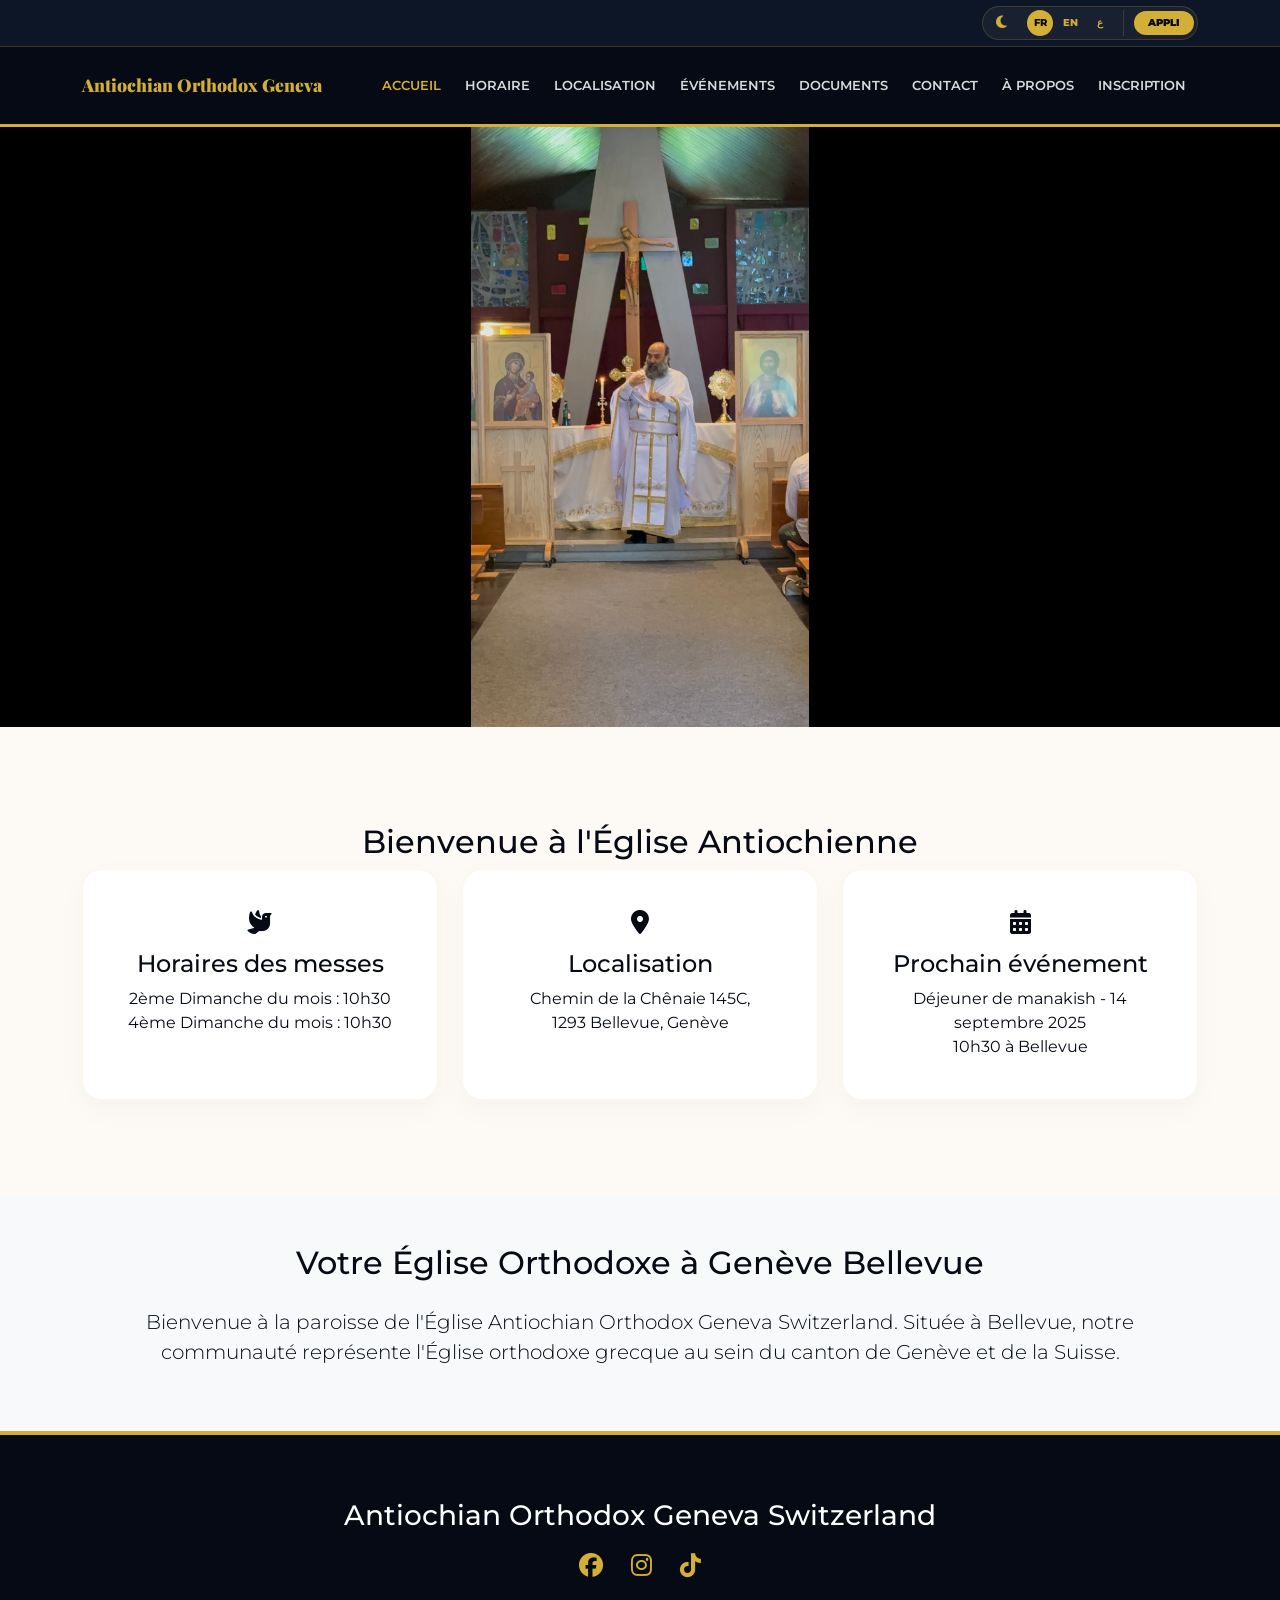
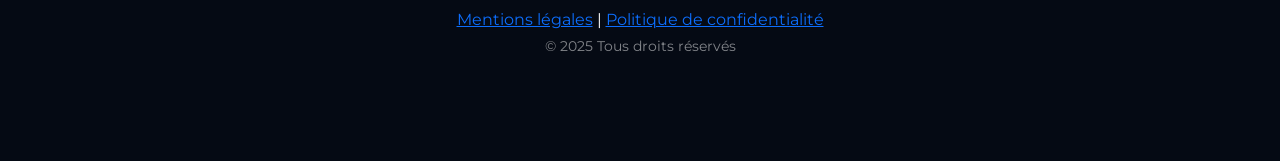
==== commit 1beb3ebc: "feat: Enhance UI with theme toggle and share functionality - Added a theme toggle button to switch b" ====
--- a/index.html
+++ b/index.html
@@ -8,6 +8,7 @@
     <link href="https://cdn.jsdelivr.net/npm/bootstrap@5.3.2/dist/css/bootstrap.min.css" rel="stylesheet">
     <link rel="stylesheet" href="https://cdnjs.cloudflare.com/ajax/libs/font-awesome/6.4.2/css/all.min.css">
     <link rel="stylesheet" href="style.css">
+    <link rel="icon" type="image/png" href="logo.png">
     <link rel="manifest" href="manifest.json">
     <meta name="apple-mobile-web-app-capable" content="yes">
     <meta name="apple-mobile-web-app-status-bar-style" content="black-translucent">
@@ -17,11 +18,16 @@
 <body>
     <div class="utility-bar">
         <div class="container">
-            <button id="btnInstall" class="btn-install-app" data-i18n="install-btn">Appli</button>
-            <div class="lang-switcher">
-                <button class="lang-btn active-lang" id="btn-fr" onclick="setLang('fr')">FR</button>
-                <button class="lang-btn" id="btn-en" onclick="setLang('en')">EN</button>
-                <button class="lang-btn" id="btn-ar" onclick="setLang('ar')">ع</button>
+            <div class="controls-wrapper">
+                <button class="theme-toggle" onclick="toggleTheme()" aria-label="Changer de thème">
+                    <i class="fas fa-moon"></i>
+                </button>
+                <div class="lang-switcher">
+                    <button class="lang-btn active-lang" id="btn-fr" onclick="setLang('fr')">FR</button>
+                    <button class="lang-btn" id="btn-en" onclick="setLang('en')">EN</button>
+                    <button class="lang-btn" id="btn-ar" onclick="setLang('ar')">ع</button>
+                </div>
+                <button id="btnInstall" class="btn-install-app" data-i18n="install-btn">Appli</button>
             </div>
         </div>
     </div>
@@ -39,7 +45,7 @@
                     <li class="nav-item"><a class="nav-link" href="evenement.html" data-i18n="nav-events">Événements</a></li>
                     <li class="nav-item"><a class="nav-link" href="documents.php" data-i18n="nav-docs">Documents</a></li>
                     <li class="nav-item"><a class="nav-link" href="contact.html" data-i18n="nav-contact">Contact</a></li>
-                    <li class="nav-item"><a class="nav-link" href="apropos.html" data-i18n="nav-about">À propos</a></li>
+                    <li class="nav-item hide-in-app"><a class="nav-link" href="apropos.html" data-i18n="nav-about">À propos</a></li>
                     <li class="nav-item"><a class="nav-link" href="InscrivezVous.html" data-i18n="nav-register">Inscription</a></li>
                 </ul>
             </div>
--- a/style.css
+++ b/style.css
@@ -6,75 +6,128 @@
     --gold-color: #D4AF37;
     --gold-bright: #FFD700;
     --ivory-bg: #fdfaf5;
-    --app-paper: #f9f7f0; /* Couleur parchemin pour l'appli */
-    --transition-3d: all 0.2s ease;
+    --app-paper: #f9f7f0;
+    --text-color: #050a14;
+    --card-bg: #ffffff;
+    --transition-3d: all 0.3s cubic-bezier(0.4, 0, 0.2, 1);
 }
 
-/* ===== STYLE SITE WEB (STANDARD) ===== */
-body { background-color: #ffffff; font-family: 'Montserrat', sans-serif; margin: 0; padding: 0; }
-.utility-bar { background: var(--primary-light); border-bottom: 1px solid rgba(212, 175, 55, 0.2); padding: 8px 0; display: flex; align-items: center; }
-.navbar { background: var(--primary-color) !important; border-bottom: 3px solid var(--gold-color); min-height: 80px; display: flex; align-items: center; }
-.app-bottom-nav { display: none; } /* Invisible sur le web */
+/* Variables Mode Sombre */
+[data-theme="dark"] {
+    --primary-color: #000000;
+    --primary-light: #121212;
+    --gold-color: #D4AF37;
+    --ivory-bg: #1a1a1a;
+    --app-paper: #121212;
+    --text-color: #e0e0e0;
+    --card-bg: #1e1e1e;
+}
 
-/* ===== SIGNATURE EXCLUSIVE "MODE APPLI" (STANDALONE) ===== */
+body { 
+    background-color: var(--ivory-bg); 
+    color: var(--text-color);
+    font-family: 'Montserrat', sans-serif; 
+    margin: 0; padding: 0;
+    transition: background-color 0.5s ease, color 0.5s ease;
+}
+
+/* ===== BARRE D'UTILITAIRES UNIFIÉE ===== */
+.utility-bar {
+    background: var(--primary-light);
+    border-bottom: 1px solid rgba(212, 175, 55, 0.2);
+    padding: 6px 0;
+    min-height: 40px;
+}
+
+.utility-bar .container {
+    display: flex;
+    justify-content: flex-end;
+    align-items: center;
+}
+
+.controls-wrapper {
+    display: flex;
+    align-items: center;
+    background: rgba(255,255,255,0.05);
+    padding: 3px;
+    border-radius: 50px;
+    border: 1px solid rgba(212, 175, 55, 0.2);
+    gap: 10px;
+}
+
+.lang-switcher { display: flex; gap: 4px; padding-right: 10px; border-right: 1px solid rgba(212, 175, 55, 0.2); }
+
+.lang-btn {
+    background: transparent; border: none; color: var(--gold-color) !important;
+    border-radius: 50%; width: 26px; height: 26px; font-size: 0.6rem; font-weight: 800;
+    display: flex; align-items: center; justify-content: center; cursor: pointer;
+}
+
+.lang-btn.active-lang { background: var(--gold-color); color: var(--primary-color) !important; }
+
+.btn-install-app {
+    background: var(--gold-color); color: var(--primary-color) !important;
+    border: none; border-radius: 50px; padding: 4px 14px;
+    font-size: 0.65rem; font-weight: 900; text-transform: uppercase;
+    text-decoration: none;
+}
+
+.theme-toggle { background: transparent; border: none; color: var(--gold-color); font-size: 0.9rem; cursor: pointer; padding: 0 10px; }
+
+/* ===== NAVIGATION ===== */
+.navbar { background: var(--primary-color) !important; border-bottom: 3px solid var(--gold-color); min-height: 80px; }
+.navbar-brand { color: var(--gold-color) !important; font-family: 'Playfair Display', serif; font-weight: 900; font-size: 1.1rem; }
+.nav-link { color: rgba(255,255,255,0.85) !important; font-size: 0.8rem; font-weight: 600; text-transform: uppercase; padding: 10px 12px !important; }
+.nav-link.active { color: var(--gold-color) !important; }
+
+/* ===== BOUTON DE PARTAGE PRESTIGIEUX ===== */
+.btn-share {
+    background: transparent;
+    border: 2px solid var(--gold-color);
+    color: var(--gold-color);
+    border-radius: 50px;
+    padding: 8px 25px;
+    font-weight: 700;
+    text-transform: uppercase;
+    font-size: 0.75rem;
+    transition: all 0.3s ease;
+    display: inline-flex;
+    align-items: center;
+    gap: 10px;
+    cursor: pointer;
+    text-decoration: none;
+}
+
+.btn-share:hover {
+    background: var(--gold-color);
+    color: var(--primary-color);
+    transform: translateY(-2px);
+    box-shadow: 0 5px 15px rgba(212, 175, 55, 0.3);
+}
+
+/* ===== MODE APPLI NATIVE ===== */
 @media (display-mode: standalone), (display-mode: fullscreen) {
-    body {
-        background-color: var(--app-paper) !important; /* Fond parchemin */
-        padding-bottom: 75px !important;
-        padding-top: 60px !important;
+    .hide-in-app { display: none !important; }
+    body { background-color: var(--app-paper) !important; padding-bottom: 75px !important; padding-top: 60px !important; }
+    .utility-bar, footer, .navbar-toggler, .navbar-nav { display: none !important; }
+    .navbar { position: fixed !important; top: 0; width: 100%; height: 60px !important; min-height: 60px !important; justify-content: center !important; z-index: 10000; }
+    .app-bottom-nav {
+        display: flex !important; position: fixed !important; bottom: 0; left: 0; width: 100%;
+        background: var(--card-bg) !important; border-top: 1px solid rgba(212, 175, 55, 0.2) !important;
+        height: 70px; z-index: 10000; justify-content: space-around; align-items: center;
+        padding-bottom: env(safe-area-inset-bottom); box-shadow: 0 -5px 25px rgba(0,0,0,0.1);
     }
-
-    /* Masquer le superflu du Web */
-    .utility-bar, footer, .navbar-toggler, .navbar-nav { display: none !important; }
-
-    /* Header épuré type "App Native" */
-    .navbar {
-        position: fixed !important; top: 0; left: 0; width: 100%;
-        height: 60px !important; min-height: 60px !important;
-        background: var(--primary-color) !important;
-        justify-content: center !important;
-        z-index: 10000;
-    }
-
-    .navbar-brand { font-size: 0.9rem !important; text-align: center; letter-spacing: 1px; margin: 0 !important; }
-
-    /* Barre de Navigation Basse (Tab Bar) Prestigieuse */
-    .app-bottom-nav {
-        display: flex !important;
-        position: fixed !important; bottom: 0; left: 0; width: 100%;
-        background: var(--primary-color) !important;
-        border-top: 2px solid var(--gold-color) !important;
-        height: 70px;
-        z-index: 10000;
-        justify-content: space-around;
-        align-items: center;
-        padding-bottom: env(safe-area-inset-bottom);
-        box-shadow: 0 -5px 20px rgba(0,0,0,0.3);
-    }
-
-    .tab-item {
-        color: rgba(255,255,255,0.5) !important;
-        text-decoration: none !important;
-        display: flex; flex-direction: column; align-items: center;
-        gap: 4px; font-size: 0.6rem !important; font-weight: 700; text-transform: uppercase;
-    }
-
-    .tab-item i { font-size: 1.2rem; }
+    .tab-item { color: #8e8e93 !important; text-decoration: none !important; display: flex; flex-direction: column; align-items: center; gap: 4px; font-size: 0.6rem !important; font-weight: 700; }
+    .tab-item i { font-size: 1.3rem; transition: 0.2s; }
     .tab-item.active { color: var(--gold-color) !important; }
 }
 
-/* Styles communs */
-.navbar-brand { color: var(--gold-color) !important; font-family: 'Playfair Display', serif; font-weight: 900; }
-.nav-link { color: rgba(255,255,255,0.85) !important; font-size: 0.8rem; font-weight: 600; text-transform: uppercase; padding: 10px 12px !important; }
-.nav-link.active { color: var(--gold-color) !important; }
-.lang-btn { background: transparent; border: 1px solid var(--gold-color); color: var(--gold-color) !important; border-radius: 4px; width: 30px; height: 22px; font-size: 0.6rem; font-weight: 700; display: flex; align-items: center; justify-content: center; cursor: pointer; }
-.lang-btn.active-lang { background: var(--gold-color); color: var(--primary-color) !important; }
-.registration-container, .bg-white.p-4.p-md-5.rounded.shadow-sm.border { background: var(--ivory-bg) !important; border-radius: 20px; border: 1px solid rgba(212, 175, 55, 0.2) !important; }
-.btn-gold-action { background: var(--gold-color) !important; color: var(--primary-color) !important; border-radius: 50px; font-weight: 800; padding: 1rem 2rem; border: none; text-transform: uppercase; }
-.info-card { background: #fff; border-radius: 15px; padding: 2.5rem 1.5rem; border: 1px solid rgba(212, 175, 55, 0.1); height: 100%; box-shadow: 0 10px 30px rgba(0,0,0,0.03); transition: 0.3s; }
-.info-card:hover { transform: translateY(-5px); border-color: var(--gold-color); }
+/* Cartes & Éléments */
+.info-card { background: var(--card-bg); border-radius: 20px; padding: 2.5rem 1.5rem; border: 1px solid rgba(212, 175, 55, 0.1); height: 100%; box-shadow: 0 10px 30px rgba(0,0,0,0.03); transition: 0.3s; color: var(--text-color); }
+.registration-container, .bg-white.p-4.p-md-5.rounded.shadow-sm.border { background: var(--card-bg) !important; border-radius: 25px; border: 1px solid rgba(212, 175, 55, 0.2) !important; color: var(--text-color); }
+.form-control { background: var(--ivory-bg); border-color: rgba(212, 175, 55, 0.1); color: var(--text-color); }
 .carousel-item img { height: 600px; object-fit: contain; background: #000; }
-@media (max-width: 768px) { .carousel-item img { height: 350px; } .utility-bar .container { justify-content: center; } }
+@media (max-width: 768px) { .carousel-item img { height: 350px; } }
 footer { background: var(--primary-color) !important; padding: 4rem 0; border-top: 4px solid var(--gold-color); color: white; }
 .social-icons a { font-size: 1.5rem; margin: 0 12px; color: var(--gold-color) !important; }
-.btn-install-app { background: var(--gold-color); color: var(--primary-color) !important; border: none; border-radius: 4px; padding: 3px 12px; font-size: 0.65rem; font-weight: 800; text-transform: uppercase; text-decoration: none; }
+.app-bottom-nav { display: none; }
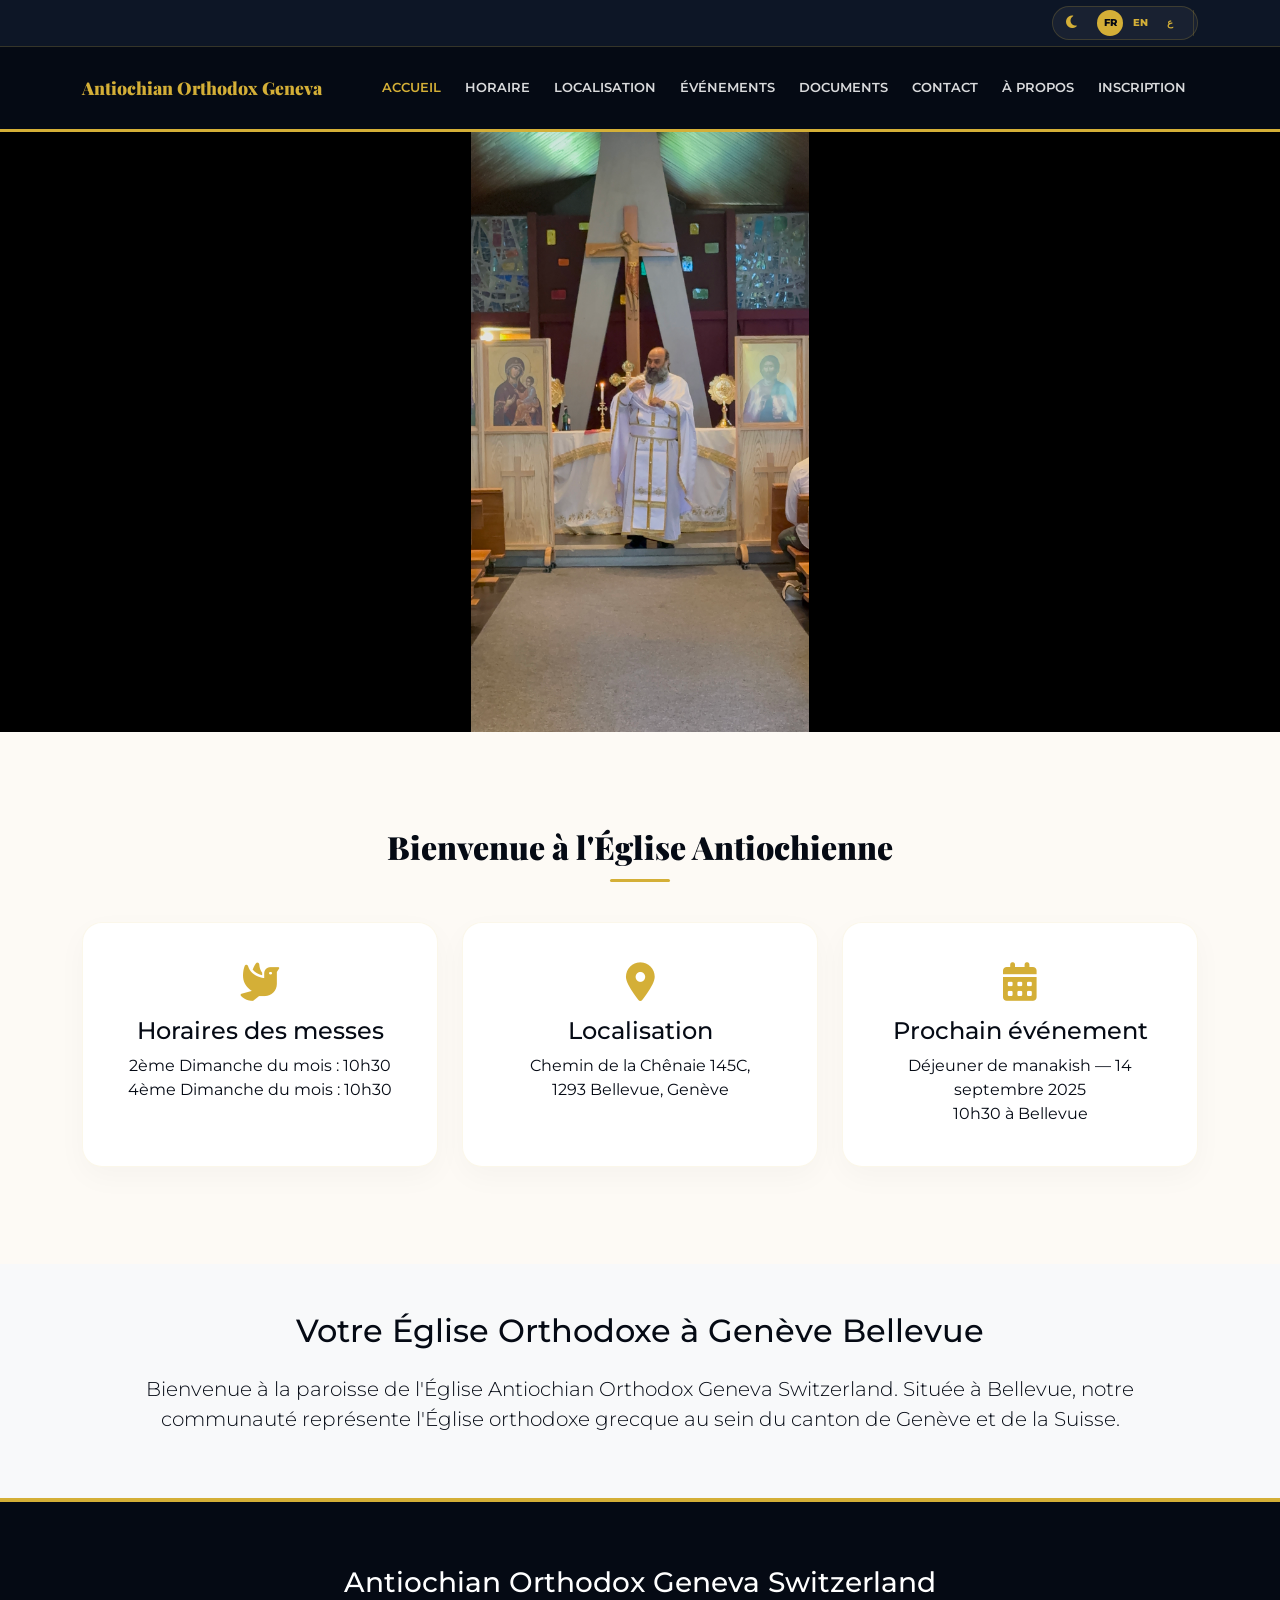
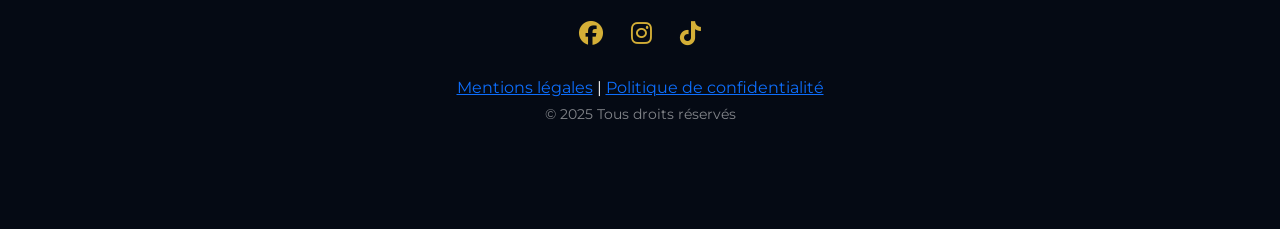
==== commit d2dc2185: "feat: Enhance PWA functionality and localization support - Added theme management script to `localis" ====
--- a/index.html
+++ b/index.html
@@ -2,6 +2,7 @@
 <html lang="fr">
 <head>
     <meta charset="UTF-8">
+    <script>document.documentElement.setAttribute('data-theme',localStorage.getItem('theme')||'light');</script>
     <meta name="viewport" content="width=device-width, initial-scale=1.0">
     <title data-i18n="seo-title">Église Orthodoxe Genève & Bellevue | Antiochian Orthodox Church</title>
     <meta name="description" content="Messes et événements de l'Église Antiochian Orthodox à Genève (Bellevue). Communauté orthodoxe grecque en Suisse.">
@@ -14,6 +15,34 @@
     <meta name="apple-mobile-web-app-status-bar-style" content="black-translucent">
     <meta name="apple-mobile-web-app-title" content="Antioch GVA">
     <link rel="apple-touch-icon" href="logo.png">
+    <script type="application/ld+json">
+    {
+      "@context": "https://schema.org",
+      "@type": "Church",
+      "name": "Antiochian Orthodox Church Geneva",
+      "alternateName": "Église Antiochian Orthodox Genève Bellevue",
+      "description": "Église Orthodoxe Antiochienne de Genève-Bellevue, Suisse. Messes les 2ème et 4ème dimanches du mois à 10h30.",
+      "address": {
+        "@type": "PostalAddress",
+        "streetAddress": "Chemin de la Chênaie 145C",
+        "addressLocality": "Bellevue",
+        "postalCode": "1293",
+        "addressRegion": "Genève",
+        "addressCountry": "CH"
+      },
+      "geo": {
+        "@type": "GeoCoordinates",
+        "latitude": 46.269411,
+        "longitude": 6.143241
+      },
+      "openingHoursSpecification": [
+        { "@type": "OpeningHoursSpecification", "dayOfWeek": "Sunday", "opens": "10:30", "closes": "12:30" }
+      ],
+      "sameAs": [
+        "https://www.instagram.com/antioch_geneve"
+      ]
+    }
+    </script>
 </head>
 <body>
     <div class="utility-bar">
@@ -142,4 +171,5 @@
     <script src="https://cdn.jsdelivr.net/npm/bootstrap@5.3.2/dist/js/bootstrap.bundle.min.js"></script>
     <script src="script.js"></script>
 </body>
+<!-- SW enregistré dans script.js -->
 </html>
--- a/style.css
+++ b/style.css
@@ -131,3 +131,133 @@
 footer { background: var(--primary-color) !important; padding: 4rem 0; border-top: 4px solid var(--gold-color); color: white; }
 .social-icons a { font-size: 1.5rem; margin: 0 12px; color: var(--gold-color) !important; }
 .app-bottom-nav { display: none; }
+
+/* ===== ANTI-FLASH : appliqué avant le rendu ===== */
+html:not([data-theme]) { visibility: hidden; }
+
+/* ===== BOUTON INSTALL CACHÉ PAR DÉFAUT ===== */
+#btnInstall { display: none; }
+
+/* ===== CURSEUR CROIX CHRÉTIENNE DORÉE ===== */
+html, body { cursor: url("data:image/svg+xml,%3Csvg xmlns='http://www.w3.org/2000/svg' width='32' height='32' viewBox='0 0 32 32'%3E%3Crect x='13' y='2' width='6' height='28' fill='%23D4AF37'/%3E%3Crect x='2' y='9' width='28' height='6' fill='%23D4AF37'/%3E%3C/svg%3E") 16 16, crosshair; }
+a, button, [role="button"], select, label, .btn-calendar, .btn-share, .btn-install-app { cursor: url("data:image/svg+xml,%3Csvg xmlns='http://www.w3.org/2000/svg' width='32' height='32' viewBox='0 0 32 32'%3E%3Crect x='13' y='2' width='6' height='28' fill='%23D4AF37'/%3E%3Crect x='2' y='9' width='28' height='6' fill='%23D4AF37'/%3E%3C/svg%3E") 16 16, pointer; }
+input, textarea { cursor: url("data:image/svg+xml,%3Csvg xmlns='http://www.w3.org/2000/svg' width='32' height='32' viewBox='0 0 32 32'%3E%3Crect x='13' y='2' width='6' height='28' fill='%23D4AF37'/%3E%3Crect x='2' y='9' width='28' height='6' fill='%23D4AF37'/%3E%3C/svg%3E") 16 16, text; }
+
+/* ===== SECTION TITLE ===== */
+.section-title {
+    font-family: 'Playfair Display', serif;
+    color: var(--primary-color);
+    font-size: 2rem;
+    font-weight: 900;
+    margin-bottom: 2.5rem;
+    position: relative;
+    padding-bottom: 1rem;
+}
+.section-title::after {
+    content: '';
+    position: absolute;
+    bottom: 0;
+    left: 50%;
+    transform: translateX(-50%);
+    width: 60px;
+    height: 3px;
+    background: var(--gold-color);
+    border-radius: 2px;
+}
+[data-theme="dark"] .section-title { color: var(--text-color); }
+
+/* ===== EFFET 3D CARTES D'ACCUEIL ===== */
+.info-card {
+    transform-style: preserve-3d;
+    will-change: transform;
+    transition: transform 0.12s ease, box-shadow 0.3s ease !important;
+}
+.info-card .fas, .info-card .far {
+    transition: transform 0.4s cubic-bezier(0.34, 1.56, 0.64, 1), filter 0.4s ease;
+    transform: translateZ(0px);
+    display: block;
+    font-size: 2.4rem;
+    margin-bottom: 0.8rem;
+    color: var(--gold-color);
+}
+.info-card:hover .fas, .info-card:hover .far {
+    transform: translateZ(45px) translateY(-10px) scale(1.15);
+    filter: drop-shadow(0 12px 20px rgba(212, 175, 55, 0.55));
+    color: var(--gold-bright) !important;
+}
+.info-card:hover {
+    box-shadow: 0 35px 65px rgba(0,0,0,0.18), 0 0 0 1px rgba(212, 175, 55, 0.25) !important;
+}
+
+/* ===== EVENT CARD ===== */
+.event-card {
+    background: var(--card-bg);
+    border: 1px solid rgba(212, 175, 55, 0.15);
+    border-radius: 20px;
+    overflow: hidden;
+    box-shadow: 0 10px 30px rgba(0,0,0,0.05);
+    transition: transform 0.3s ease, box-shadow 0.3s ease;
+    margin-bottom: 2rem;
+}
+.event-card:hover {
+    transform: translateY(-5px);
+    box-shadow: 0 20px 45px rgba(0,0,0,0.12);
+}
+.event-card .card-img-top {
+    height: 280px;
+    object-fit: cover;
+}
+.event-card .card-title {
+    font-family: 'Playfair Display', serif;
+    font-weight: 700;
+    color: var(--primary-color);
+    font-size: 1.4rem;
+}
+[data-theme="dark"] .event-card .card-title { color: var(--text-color); }
+
+/* ===== BOUTON CALENDRIER ===== */
+.btn-calendar {
+    background: var(--primary-color);
+    color: var(--gold-color) !important;
+    border: 2px solid var(--gold-color);
+    border-radius: 50px;
+    padding: 10px 24px;
+    font-weight: 700;
+    font-size: 0.78rem;
+    text-transform: uppercase;
+    letter-spacing: 0.5px;
+    transition: all 0.3s ease;
+    display: inline-flex;
+    align-items: center;
+    gap: 8px;
+}
+.btn-calendar:hover {
+    background: var(--gold-color);
+    color: var(--primary-color) !important;
+    transform: translateY(-2px);
+    box-shadow: 0 6px 18px rgba(212, 175, 55, 0.35);
+}
+
+/* ===== BOUTON INSCRIPTION ===== */
+.btn-gold-action {
+    background: var(--gold-color);
+    color: var(--primary-color) !important;
+    border: none;
+    border-radius: 50px;
+    padding: 14px 42px;
+    font-weight: 900;
+    font-size: 0.9rem;
+    text-transform: uppercase;
+    letter-spacing: 1px;
+    transition: all 0.3s ease;
+}
+.btn-gold-action:hover {
+    background: var(--gold-bright);
+    transform: translateY(-2px);
+    box-shadow: 0 10px 25px rgba(212, 175, 55, 0.4);
+}
+.text-gold { color: var(--gold-color) !important; }
+
+/* ===== NAVBAR HEIGHT STABLE ===== */
+.navbar { min-height: 85px !important; }
+.utility-bar { min-height: 42px !important; }
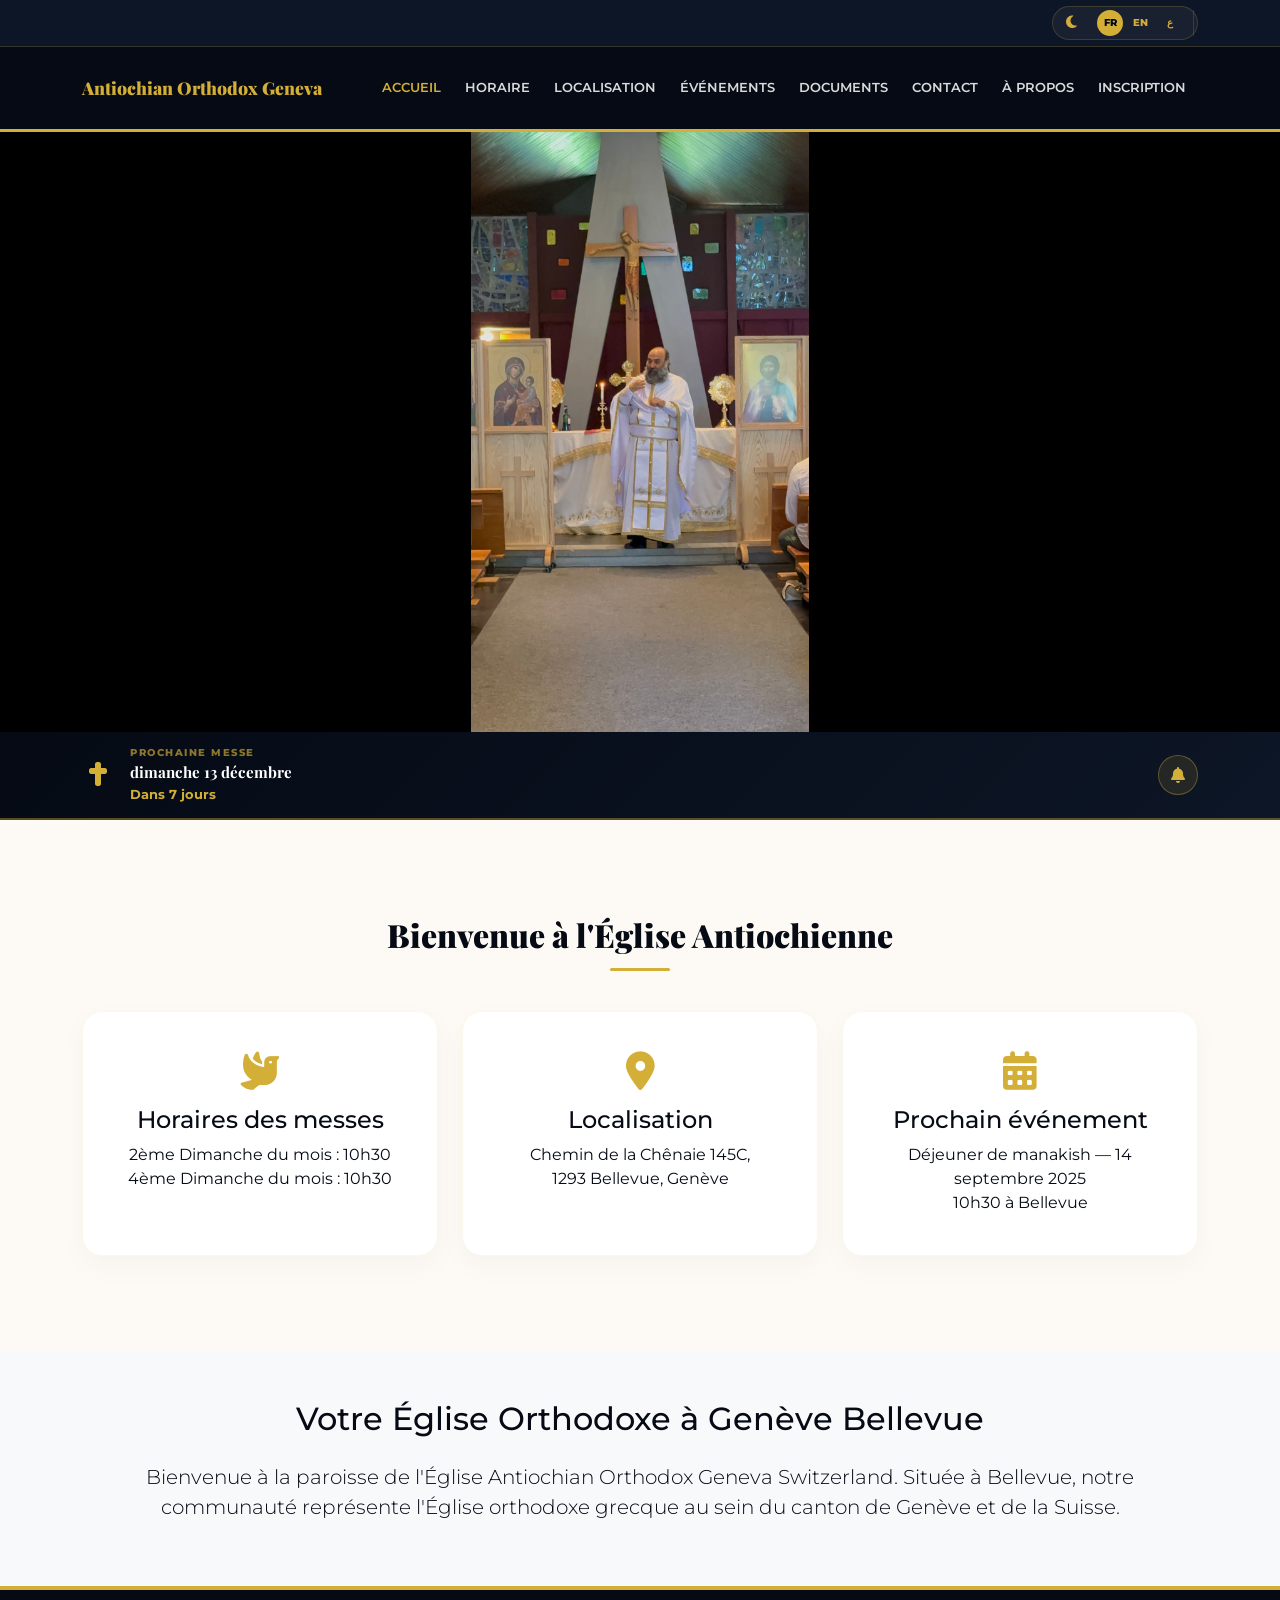
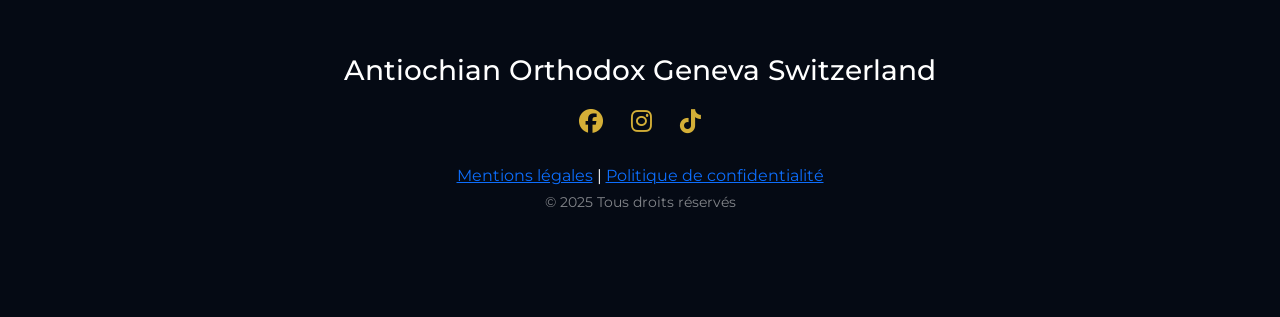
==== commit d2530e5f: "Refactor navigation and add new features - Updated navigation links in multiple HTML files to replac" ====
--- a/index.html
+++ b/index.html
@@ -2,7 +2,7 @@
 <html lang="fr">
 <head>
     <meta charset="UTF-8">
-    <script>document.documentElement.setAttribute('data-theme',localStorage.getItem('theme')||'light');</script>
+    <script>try{document.documentElement.setAttribute('data-theme',localStorage.getItem('theme')||'light');}catch(e){document.documentElement.setAttribute('data-theme','light');}</script>
     <meta name="viewport" content="width=device-width, initial-scale=1.0">
     <title data-i18n="seo-title">Église Orthodoxe Genève & Bellevue | Antiochian Orthodox Church</title>
     <meta name="description" content="Messes et événements de l'Église Antiochian Orthodox à Genève (Bellevue). Communauté orthodoxe grecque en Suisse.">
@@ -91,6 +91,23 @@
             </div>
         </div>
 
+        <!-- ===== BANNIÈRE PROCHAINE MESSE ===== -->
+        <div class="next-mass-banner">
+            <div class="container">
+                <div class="next-mass-inner">
+                    <div class="next-mass-cross"><i class="fas fa-cross"></i></div>
+                    <div class="next-mass-info">
+                        <span class="next-mass-label" id="nmc-label">Prochaine messe</span>
+                        <span class="next-mass-date" id="nmc-date">Chargement…</span>
+                        <span class="next-mass-countdown" id="nmc-count"></span>
+                    </div>
+                    <button class="next-mass-bell" id="btn-remind" onclick="requestMassNotification()" title="Activer les rappels">
+                        <i class="fas fa-bell"></i>
+                    </button>
+                </div>
+            </div>
+        </div>
+
         <div class="container my-5 py-5">
             <h2 class="text-center section-title" data-i18n="welcome-title">Bienvenue à l'Église Antiochienne</h2>
             <div class="row g-4 text-center">
@@ -154,17 +171,17 @@
             <i class="fas fa-clock"></i>
             <span data-i18n="nav-schedule">Horaire</span>
         </a>
-        <a href="localisation.html" class="tab-item">
-            <i class="fas fa-map-marker-alt"></i>
-            <span data-i18n="nav-location">Lieu</span>
+        <a href="evenement.html" class="tab-item">
+            <i class="fas fa-calendar-alt"></i>
+            <span data-i18n="nav-events">Événements</span>
+        </a>
+        <a href="documents.php" class="tab-item">
+            <i class="fas fa-file-alt"></i>
+            <span data-i18n="nav-docs">Documents</span>
         </a>
         <a href="contact.html" class="tab-item">
             <i class="fas fa-envelope"></i>
             <span data-i18n="nav-contact">Contact</span>
-        </a>
-        <a href="InscrivezVous.html" class="tab-item">
-            <i class="fas fa-user-plus"></i>
-            <span data-i18n="nav-register">Adhésion</span>
         </a>
     </nav>
 
--- a/style.css
+++ b/style.css
@@ -132,9 +132,6 @@
 .social-icons a { font-size: 1.5rem; margin: 0 12px; color: var(--gold-color) !important; }
 .app-bottom-nav { display: none; }
 
-/* ===== ANTI-FLASH : appliqué avant le rendu ===== */
-html:not([data-theme]) { visibility: hidden; }
-
 /* ===== BOUTON INSTALL CACHÉ PAR DÉFAUT ===== */
 #btnInstall { display: none; }
 
@@ -261,3 +258,92 @@
 /* ===== NAVBAR HEIGHT STABLE ===== */
 .navbar { min-height: 85px !important; }
 .utility-bar { min-height: 42px !important; }
+
+/* ===== SPLASH SCREEN (mode app uniquement) ===== */
+#splash-screen {
+    position: fixed; inset: 0; background: #050a14;
+    z-index: 9999999; display: flex; flex-direction: column;
+    align-items: center; justify-content: center; gap: 16px;
+    transition: opacity 0.7s ease;
+}
+.splash-cross {
+    font-size: 5rem; color: #D4AF37;
+    animation: splashBounce 0.8s cubic-bezier(0.34, 1.56, 0.64, 1) forwards;
+}
+.splash-glow { animation: splashGlow 1.8s ease-in-out infinite alternate; }
+.splash-title {
+    font-family: 'Playfair Display', serif; color: #D4AF37;
+    font-size: 1.3rem; font-weight: 900;
+    opacity: 0; animation: splashFadeUp 0.5s ease 0.7s forwards;
+}
+.splash-subtitle {
+    color: rgba(212,175,55,0.55); font-size: 0.75rem;
+    font-weight: 700; text-transform: uppercase; letter-spacing: 3px;
+    opacity: 0; animation: splashFadeUp 0.5s ease 1s forwards;
+}
+.splash-dots {
+    display: flex; gap: 8px; opacity: 0; animation: splashFadeUp 0.5s ease 1.3s forwards;
+}
+.splash-dots span {
+    width: 6px; height: 6px; border-radius: 50%; background: rgba(212,175,55,0.4);
+    animation: dotPulse 1.2s ease-in-out infinite;
+}
+.splash-dots span:nth-child(2) { animation-delay: 0.2s; }
+.splash-dots span:nth-child(3) { animation-delay: 0.4s; }
+@keyframes splashBounce { from { opacity:0; transform:scale(0.2) rotate(-20deg); } to { opacity:1; transform:scale(1) rotate(0); } }
+@keyframes splashGlow { from { filter:drop-shadow(0 0 10px rgba(212,175,55,0.3)); } to { filter:drop-shadow(0 0 35px rgba(212,175,55,1)); } }
+@keyframes splashFadeUp { from { opacity:0; transform:translateY(12px); } to { opacity:1; transform:translateY(0); } }
+@keyframes dotPulse { 0%,100% { background:rgba(212,175,55,0.2); } 50% { background:#D4AF37; } }
+
+/* ===== BANNIÈRE PROCHAINE MESSE ===== */
+.next-mass-banner {
+    background: linear-gradient(135deg, var(--primary-color) 0%, var(--primary-light) 100%);
+    border-bottom: 2px solid rgba(212,175,55,0.4);
+    padding: 14px 0;
+}
+.next-mass-inner {
+    display: flex; align-items: center; gap: 16px;
+}
+.next-mass-cross {
+    color: var(--gold-color); font-size: 1.5rem; min-width: 32px; text-align: center;
+    animation: crossPulse 2.5s ease-in-out infinite;
+}
+@keyframes crossPulse { 0%,100%{opacity:1;transform:scale(1);} 50%{opacity:0.6;transform:scale(0.9);} }
+.next-mass-info { flex: 1; display: flex; flex-direction: column; gap: 1px; }
+.next-mass-label { color: rgba(212,175,55,0.65); font-size: 0.6rem; text-transform: uppercase; letter-spacing: 1.5px; font-weight: 800; }
+.next-mass-date { color: #fff; font-weight: 700; font-size: 0.95rem; font-family: 'Playfair Display', serif; }
+.next-mass-countdown { color: var(--gold-color); font-size: 0.8rem; font-weight: 700; }
+.next-mass-bell {
+    background: rgba(212,175,55,0.12); border: 1.5px solid rgba(212,175,55,0.35);
+    color: var(--gold-color); border-radius: 50%; width: 40px; height: 40px;
+    display: flex; align-items: center; justify-content: center;
+    font-size: 1rem; transition: all 0.3s ease; flex-shrink: 0;
+}
+.next-mass-bell:hover, .next-mass-bell.notif-active {
+    background: var(--gold-color); color: var(--primary-color);
+    transform: scale(1.1);
+    box-shadow: 0 0 0 4px rgba(212,175,55,0.2);
+}
+.next-mass-bell.notif-active i { animation: bellRing 0.5s ease; }
+@keyframes bellRing { 0%,100%{transform:rotate(0);} 25%{transform:rotate(-20deg);} 75%{transform:rotate(20deg);} }
+
+/* ===== INDICATEUR HORS-LIGNE ===== */
+#offline-banner {
+    position: fixed; top: 0; left: 0; right: 0; z-index: 99998;
+    background: #c0392b; color: #fff; text-align: center;
+    padding: 9px 16px; font-size: 0.78rem; font-weight: 700;
+    animation: slideDown 0.3s ease;
+}
+@keyframes slideDown { from{transform:translateY(-100%);} to{transform:translateY(0);} }
+
+/* ===== INDICATEUR SWIPE (app mode) ===== */
+.swipe-hint {
+    display: none;
+    position: fixed; bottom: 85px; left: 50%; transform: translateX(-50%);
+    background: rgba(212,175,55,0.15); border: 1px solid rgba(212,175,55,0.3);
+    color: var(--gold-color); border-radius: 50px; padding: 6px 16px;
+    font-size: 0.7rem; font-weight: 700; z-index: 100;
+    animation: hintFade 3s ease forwards;
+}
+@keyframes hintFade { 0%{opacity:0;} 20%{opacity:1;} 80%{opacity:1;} 100%{opacity:0;} }
+@media (display-mode: standalone), (display-mode: fullscreen) { .swipe-hint { display: block; } }
